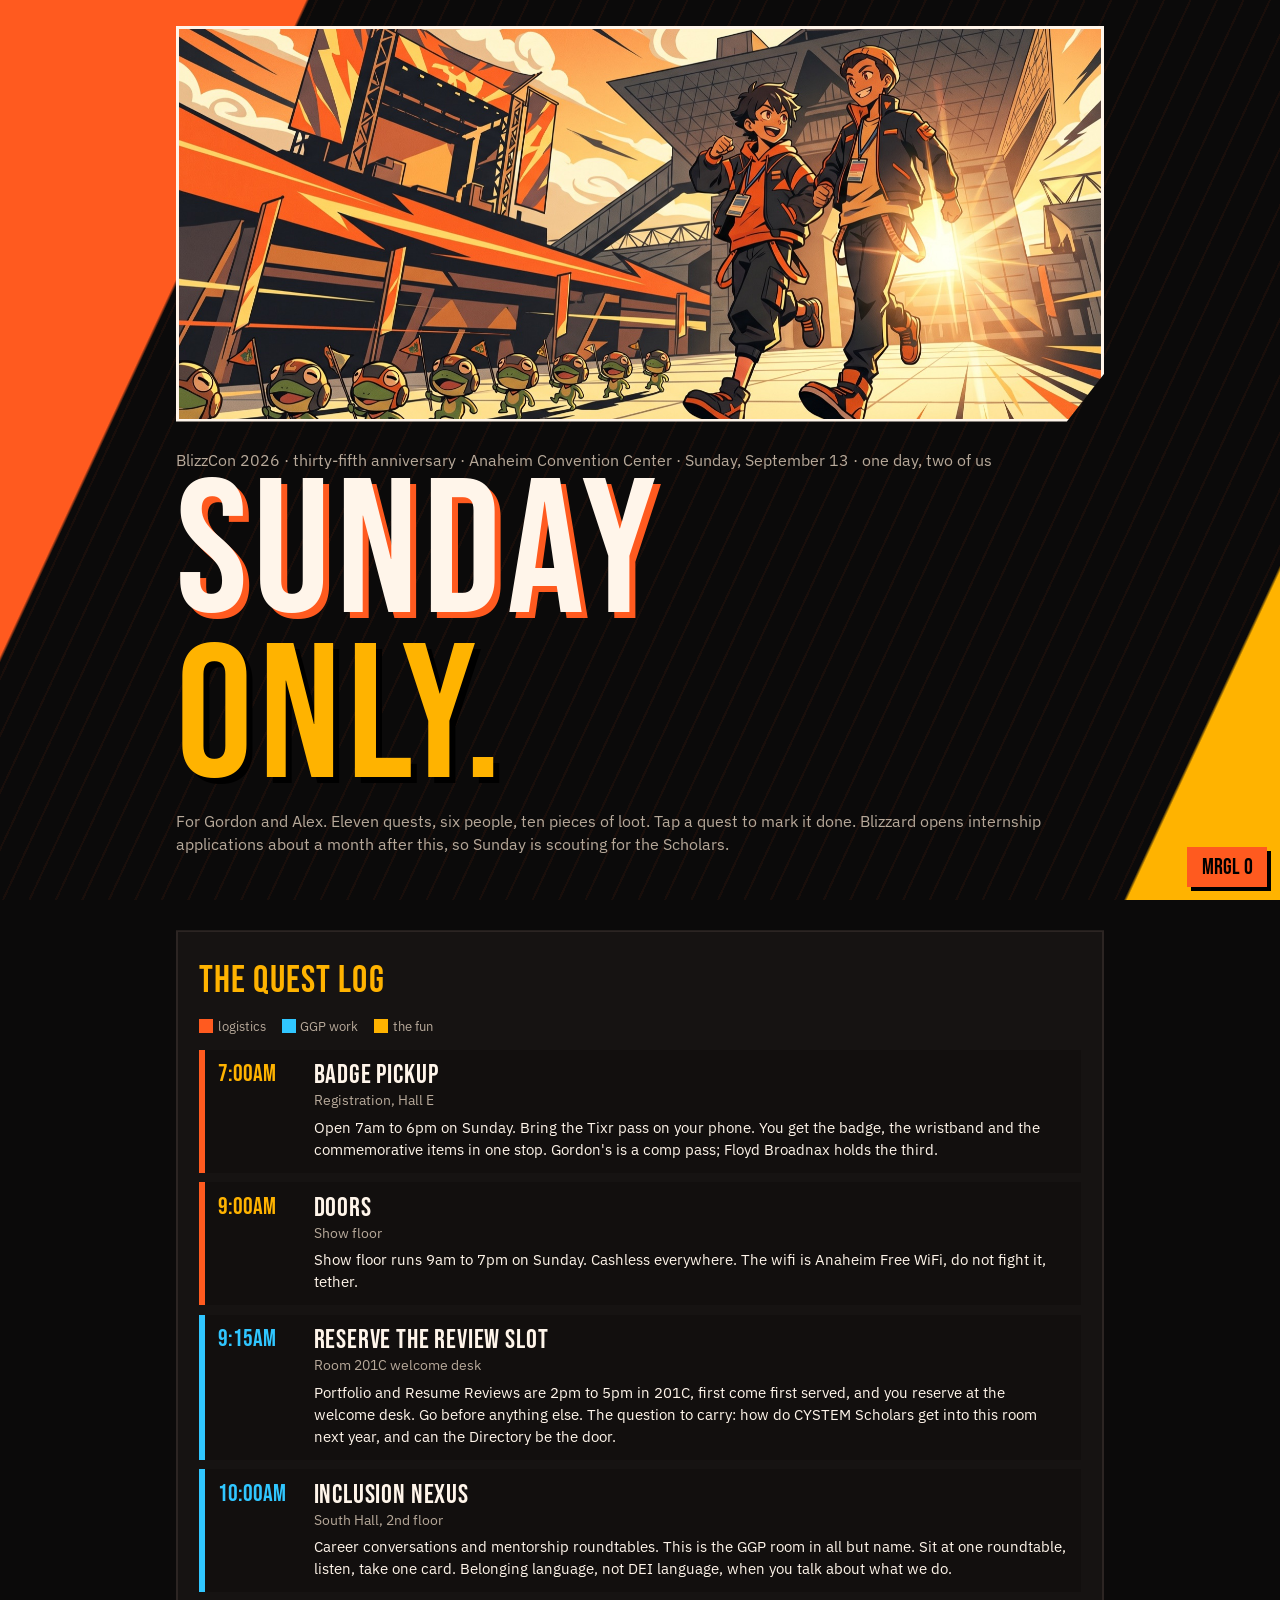
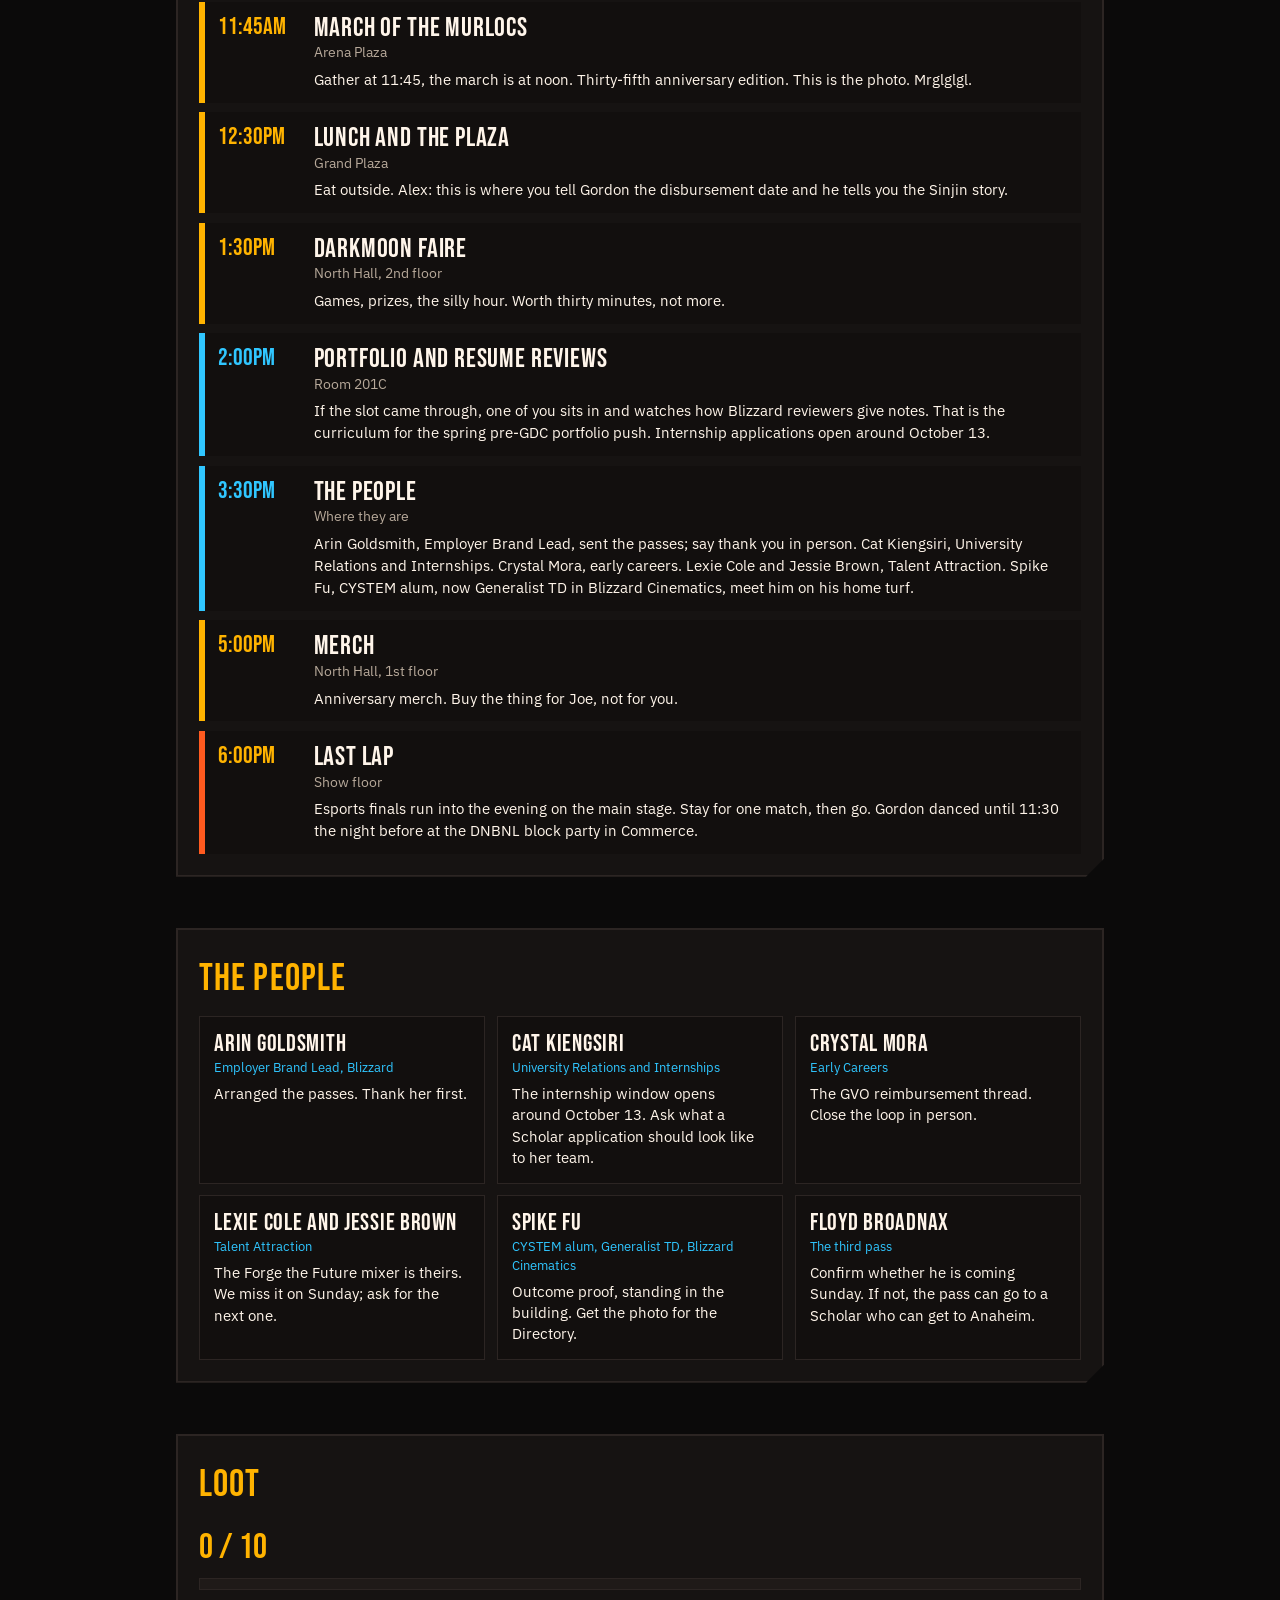
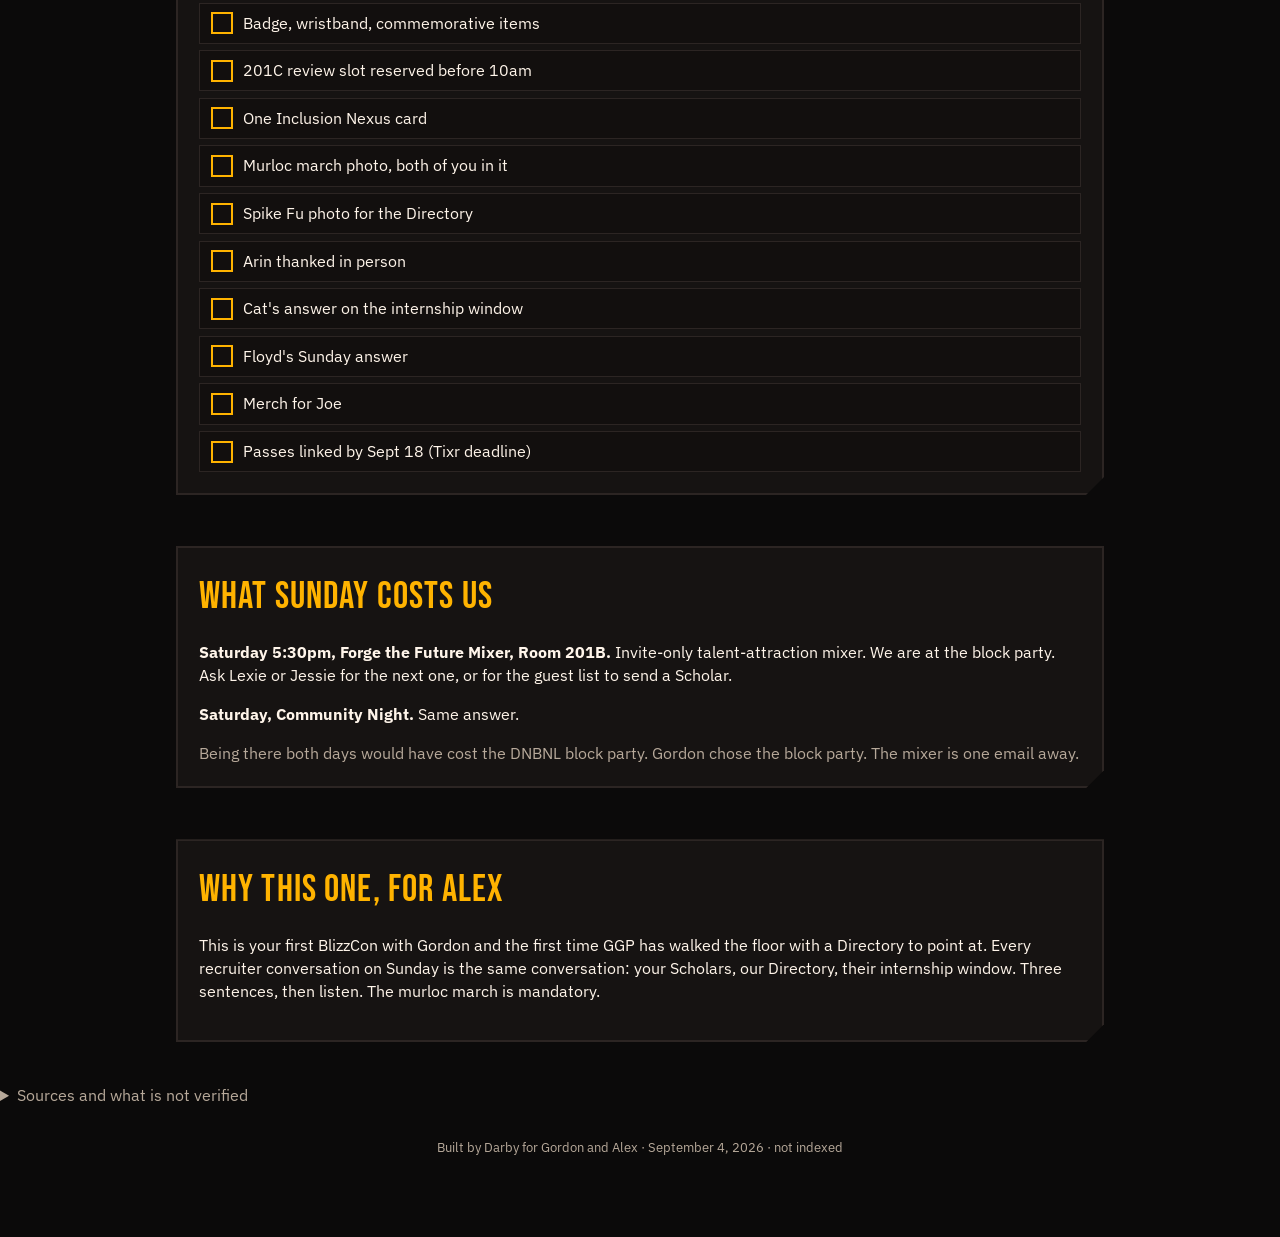
==== index.html @ 0fb5d4db "blizzcon-sunday: first publish Co-Authored-By: Claude Fable 5.1 <noreply@anthropic.com> Claude-Sessi" ====
<!doctype html>
<html lang="en">
<head>
<meta charset="utf-8">
<meta name="viewport" content="width=device-width,initial-scale=1,viewport-fit=cover">
<meta name="robots" content="noindex, nofollow, noarchive, noimageindex">
<meta name="color-scheme" content="dark">
<title>BlizzCon Sunday</title>
<link rel="preconnect" href="https://fonts.googleapis.com">
<link href="https://fonts.googleapis.com/css2?family=Bebas+Neue&family=IBM+Plex+Sans:wght@400;600;700&display=swap" rel="stylesheet">
<style>
:root{--bg:#0b0a0a;--ink:#fff5ea;--dim:#b7a99a;--hot:#ff5a1f;--hot2:#ffb300;--cool:#30c6ff;--card:#161312;--line:#2c2523}
*{box-sizing:border-box}html{scroll-behavior:smooth}
body{margin:0;background:var(--bg);color:var(--ink);font-family:"IBM Plex Sans",system-ui,sans-serif;line-height:1.45;overflow-x:hidden}
h1,h2,h3,.big{font-family:"Bebas Neue",Impact,sans-serif;font-weight:400;letter-spacing:.03em}
a{color:var(--cool)}
.cut{position:fixed;inset:0;z-index:0;background:
 linear-gradient(115deg,var(--hot) 0 18%,transparent 18.2%),
 linear-gradient(295deg,var(--hot2) 0 9%,transparent 9.2%),
 repeating-linear-gradient(115deg,transparent 0 22px,rgba(255,90,31,.06) 22px 24px);
 pointer-events:none}
main{position:relative;z-index:1}
section{max-width:960px;margin:0 auto;padding:1.6rem 1rem}
.hero{min-height:92vh;display:flex;flex-direction:column;justify-content:flex-end;padding-bottom:3rem}
.hero h1{font-size:clamp(4rem,16vw,12rem);line-height:.86;margin:0;text-shadow:6px 6px 0 var(--hot)}
.hero h1 span{display:block;color:var(--hot2);text-shadow:6px 6px 0 #000}
.kick{color:var(--dim);margin:.5rem 0 0;font-size:1rem}
.hero img{width:100%;max-height:44vh;object-fit:cover;border:3px solid var(--ink);box-shadow:12px 12px 0 var(--hot);margin-bottom:1.2rem;clip-path:polygon(0 0,100% 0,100% 88%,96% 100%,0 100%)}
.panel{background:var(--card);border:2px solid var(--line);padding:1.3rem;clip-path:polygon(0 0,100% 0,100% calc(100% - 18px),calc(100% - 18px) 100%,0 100%)}
.panel h2{font-size:2.4rem;margin:0 0 .6rem;color:var(--hot2)}
.tl{position:relative;display:grid;gap:.6rem}
.q{display:grid;grid-template-columns:5.2rem 1fr;gap:.8rem;padding:.8rem;border-left:6px solid var(--hot);background:#120f0e;cursor:pointer;transition:transform .12s}
.q:hover{transform:translateX(4px)}
.q.ggp{border-color:var(--cool)}.q.fun{border-color:var(--hot2)}
.q .t{font-family:"Bebas Neue";font-size:1.5rem;line-height:1;color:var(--hot2)}
.q.ggp .t{color:var(--cool)}
.q h3{margin:0;font-size:1.7rem;line-height:1}
.q .w{color:var(--dim);font-size:.85rem;margin:.1rem 0 .3rem}
.q p{margin:0;font-size:.95rem}
.q.done{opacity:.45;text-decoration:line-through}
.legend{display:flex;gap:1rem;flex-wrap:wrap;font-size:.8rem;color:var(--dim);margin:.4rem 0 .8rem}
.legend i{display:inline-block;width:14px;height:14px;vertical-align:-2px;margin-right:.3rem}
.grid{display:grid;grid-template-columns:repeat(auto-fit,minmax(240px,1fr));gap:.7rem}
.card{background:#120f0e;border:1px solid var(--line);padding:.9rem}
.card h3{margin:0;font-size:1.5rem;line-height:1.05}
.card .w{color:var(--cool);font-size:.8rem;margin:.15rem 0 .35rem}
.card p{margin:0;font-size:.92rem}
.loot{list-style:none;padding:0;margin:0;display:grid;gap:.4rem}
.loot li{display:flex;gap:.6rem;align-items:center;padding:.5rem .7rem;background:#120f0e;border:1px solid var(--line);cursor:pointer}
.loot li::before{content:"";width:18px;height:18px;border:2px solid var(--hot2);flex:none}
.loot li.on{color:var(--dim)}
.loot li.on::before{background:var(--hot2);box-shadow:inset 0 0 0 3px #120f0e}
.xp{font-family:"Bebas Neue";font-size:2.2rem;color:var(--hot2)}
.bar{height:12px;background:#1f1a18;border:1px solid var(--line);margin:.3rem 0 .8rem}
.bar i{display:block;height:100%;background:linear-gradient(90deg,var(--hot),var(--hot2));width:0;transition:width .3s}
.mur{position:fixed;right:.8rem;bottom:.8rem;z-index:3;background:var(--hot);color:#000;border:0;font-family:"Bebas Neue";font-size:1.4rem;padding:.4rem .9rem;cursor:pointer;box-shadow:4px 4px 0 #000}
.mur.big{transform:scale(1.15)}
details{margin-top:1rem}summary{cursor:pointer;color:var(--dim)}
footer{color:var(--dim);font-size:.8rem;text-align:center;padding:2rem 1rem 5rem}
@media (max-width:600px){.q{grid-template-columns:1fr}.hero h1{text-shadow:4px 4px 0 var(--hot)}}
</style>
</head>
<body>
<div class="cut"></div>
<main>
<section class="hero">
  <img src="assets/hero.jpg" alt="Two friends walk into a convention hall while murlocs march across the plaza" onerror="this.style.display='none'">
  <p class="kick">BlizzCon 2026 · thirty-fifth anniversary · Anaheim Convention Center · Sunday, September 13 · one day, two of us</p>
  <h1>Sunday<span>only.</span></h1>
  <p class="kick">For Gordon and Alex. Eleven quests, six people, ten pieces of loot. Tap a quest to mark it done. Blizzard opens internship applications about a month after this, so Sunday is scouting for the Scholars.</p>
</section>

<section><div class="panel">
  <h2>The quest log</h2>
  <div class="legend"><span><i style="background:var(--hot)"></i>logistics</span><span><i style="background:var(--cool)"></i>GGP work</span><span><i style="background:var(--hot2)"></i>the fun</span></div>
  <div class="tl" id="tl"><div class="q main" data-i="0"><div class="t">7:00am</div><div><h3>Badge pickup</h3><div class="w">Registration, Hall E</div><p>Open 7am to 6pm on Sunday. Bring the Tixr pass on your phone. You get the badge, the wristband and the commemorative items in one stop. Gordon&#x27;s is a comp pass; Floyd Broadnax holds the third.</p></div></div><div class="q main" data-i="1"><div class="t">9:00am</div><div><h3>Doors</h3><div class="w">Show floor</div><p>Show floor runs 9am to 7pm on Sunday. Cashless everywhere. The wifi is Anaheim Free WiFi, do not fight it, tether.</p></div></div><div class="q ggp" data-i="2"><div class="t">9:15am</div><div><h3>Reserve the review slot</h3><div class="w">Room 201C welcome desk</div><p>Portfolio and Resume Reviews are 2pm to 5pm in 201C, first come first served, and you reserve at the welcome desk. Go before anything else. The question to carry: how do CYSTEM Scholars get into this room next year, and can the Directory be the door.</p></div></div><div class="q ggp" data-i="3"><div class="t">10:00am</div><div><h3>Inclusion Nexus</h3><div class="w">South Hall, 2nd floor</div><p>Career conversations and mentorship roundtables. This is the GGP room in all but name. Sit at one roundtable, listen, take one card. Belonging language, not DEI language, when you talk about what we do.</p></div></div><div class="q fun" data-i="4"><div class="t">11:45am</div><div><h3>March of the Murlocs</h3><div class="w">Arena Plaza</div><p>Gather at 11:45, the march is at noon. Thirty-fifth anniversary edition. This is the photo. Mrglglgl.</p></div></div><div class="q fun" data-i="5"><div class="t">12:30pm</div><div><h3>Lunch and the plaza</h3><div class="w">Grand Plaza</div><p>Eat outside. Alex: this is where you tell Gordon the disbursement date and he tells you the Sinjin story.</p></div></div><div class="q fun" data-i="6"><div class="t">1:30pm</div><div><h3>Darkmoon Faire</h3><div class="w">North Hall, 2nd floor</div><p>Games, prizes, the silly hour. Worth thirty minutes, not more.</p></div></div><div class="q ggp" data-i="7"><div class="t">2:00pm</div><div><h3>Portfolio and Resume Reviews</h3><div class="w">Room 201C</div><p>If the slot came through, one of you sits in and watches how Blizzard reviewers give notes. That is the curriculum for the spring pre-GDC portfolio push. Internship applications open around October 13.</p></div></div><div class="q ggp" data-i="8"><div class="t">3:30pm</div><div><h3>The people</h3><div class="w">Where they are</div><p>Arin Goldsmith, Employer Brand Lead, sent the passes; say thank you in person. Cat Kiengsiri, University Relations and Internships. Crystal Mora, early careers. Lexie Cole and Jessie Brown, Talent Attraction. Spike Fu, CYSTEM alum, now Generalist TD in Blizzard Cinematics, meet him on his home turf.</p></div></div><div class="q fun" data-i="9"><div class="t">5:00pm</div><div><h3>Merch</h3><div class="w">North Hall, 1st floor</div><p>Anniversary merch. Buy the thing for Joe, not for you.</p></div></div><div class="q main" data-i="10"><div class="t">6:00pm</div><div><h3>Last lap</h3><div class="w">Show floor</div><p>Esports finals run into the evening on the main stage. Stay for one match, then go. Gordon danced until 11:30 the night before at the DNBNL block party in Commerce.</p></div></div></div>
</div></section>

<section><div class="panel">
  <h2>The people</h2>
  <div class="grid"><div class="card"><h3>Arin Goldsmith</h3><div class="w">Employer Brand Lead, Blizzard</div><p>Arranged the passes. Thank her first.</p></div><div class="card"><h3>Cat Kiengsiri</h3><div class="w">University Relations and Internships</div><p>The internship window opens around October 13. Ask what a Scholar application should look like to her team.</p></div><div class="card"><h3>Crystal Mora</h3><div class="w">Early Careers</div><p>The GVO reimbursement thread. Close the loop in person.</p></div><div class="card"><h3>Lexie Cole and Jessie Brown</h3><div class="w">Talent Attraction</div><p>The Forge the Future mixer is theirs. We miss it on Sunday; ask for the next one.</p></div><div class="card"><h3>Spike Fu</h3><div class="w">CYSTEM alum, Generalist TD, Blizzard Cinematics</div><p>Outcome proof, standing in the building. Get the photo for the Directory.</p></div><div class="card"><h3>Floyd Broadnax</h3><div class="w">The third pass</div><p>Confirm whether he is coming Sunday. If not, the pass can go to a Scholar who can get to Anaheim.</p></div></div>
</div></section>

<section><div class="panel">
  <h2>Loot</h2>
  <div class="xp" id="xp">0 / 10</div><div class="bar"><i id="bar"></i></div>
  <ul class="loot" id="loot"><li>Badge, wristband, commemorative items</li><li>201C review slot reserved before 10am</li><li>One Inclusion Nexus card</li><li>Murloc march photo, both of you in it</li><li>Spike Fu photo for the Directory</li><li>Arin thanked in person</li><li>Cat&#x27;s answer on the internship window</li><li>Floyd&#x27;s Sunday answer</li><li>Merch for Joe</li><li>Passes linked by Sept 18 (Tixr deadline)</li></ul>
</div></section>

<section><div class="panel">
  <h2>What Sunday costs us</h2>
  <p><b>Saturday 5:30pm, Forge the Future Mixer, Room 201B.</b> Invite-only talent-attraction mixer. We are at the block party. Ask Lexie or Jessie for the next one, or for the guest list to send a Scholar.</p><p><b>Saturday, Community Night.</b> Same answer.</p>
  <p class="kick">Being there both days would have cost the DNBNL block party. Gordon chose the block party. The mixer is one email away.</p>
</div></section>

<section><div class="panel">
  <h2>Why this one, for Alex</h2>
  <p>This is your first BlizzCon with Gordon and the first time GGP has walked the floor with a Directory to point at. Every recruiter conversation on Sunday is the same conversation: your Scholars, our Directory, their internship window. Three sentences, then listen. The murloc march is mandatory.</p>
</div></section>

<details><summary>Sources and what is not verified</summary>
<section><div class="panel">
<ul>
<li>Sunday hours, registration in Hall E, Portfolio and Resume Reviews in 201C from 2 to 5, Inclusion Nexus on the South Hall second floor, March of the Murlocs at 11:45, Darkmoon Faire, merch, cashless, wifi, and the September 18 pass-linking deadline: BlizzCon attendee emails in Gordon's Gmail, August and September 2026.</li>
<li>Pass: Tixr order for a comp pass; Floyd Broadnax named on the third pass in the same thread.</li>
<li>People: Gordon's email threads with Blizzard talent and university relations, 2026. Titles are as they signed their emails; verify on the badge.</li>
<li>Spike Fu's role: his own LinkedIn as read for the Scholars outcomes file.</li>
<li>Internship window "about October 13": from the Directory research notes, not from Blizzard directly.</li>
<li>Not verified: room numbers can move, the Sunday esports schedule, whether the Inclusion Nexus roundtables run all day.</li>
</ul>
</div></section>
</details>
<footer>Built by Darby for Gordon and Alex · September 4, 2026 · not indexed</footer>
</main>
<button class="mur" id="mur" aria-label="murloc">Mrgl 0</button>
<script>
const ls=(k,d)=>{try{return JSON.parse(localStorage.getItem(k))??d}catch(e){return d}};
const ss=(k,v)=>{try{localStorage.setItem(k,JSON.stringify(v))}catch(e){}};
let done=ls('bz.done',[]);document.querySelectorAll('.q').forEach(q=>{q.classList.toggle('done',done.includes(q.dataset.i));q.onclick=()=>{q.classList.toggle('done');done=[...document.querySelectorAll('.q.done')].map(x=>x.dataset.i);ss('bz.done',done);};});
let loot=ls('bz.loot',[]);const li=[...document.querySelectorAll('#loot li')];
function xp(){const n=li.filter(x=>x.classList.contains('on')).length;document.getElementById('xp').textContent=n+' / '+li.length;document.getElementById('bar').style.width=(100*n/li.length)+'%';}
li.forEach((l,i)=>{l.classList.toggle('on',loot.includes(i));l.onclick=()=>{l.classList.toggle('on');loot=li.map((x,j)=>x.classList.contains('on')?j:-1).filter(j=>j>=0);ss('bz.loot',loot);xp();};});xp();
let m=ls('bz.mur',0);const B=document.getElementById('mur');B.textContent='Mrgl '+m;B.onclick=()=>{m++;ss('bz.mur',m);B.textContent=(m%7==0?'MRGLGLGL ':'Mrgl ')+m;B.classList.add('big');setTimeout(()=>B.classList.remove('big'),120);};
</script>
</body>
</html>
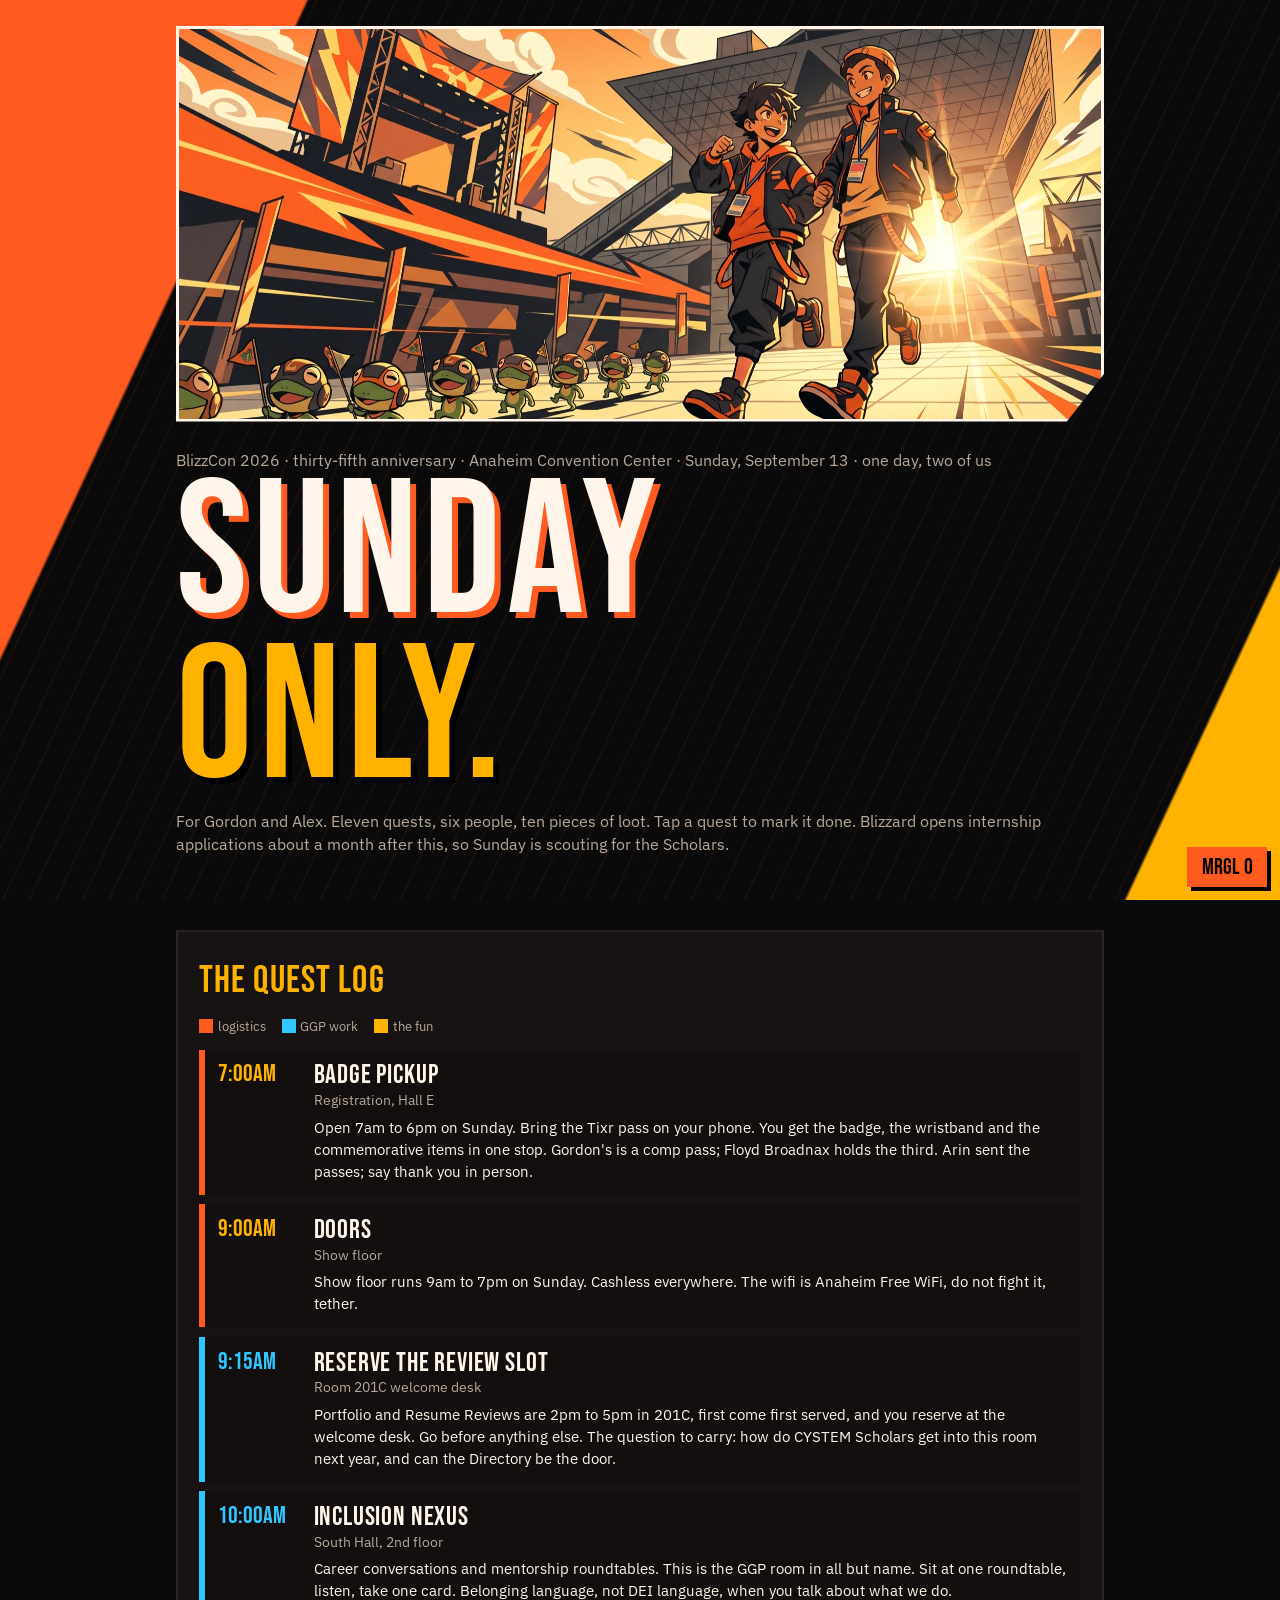
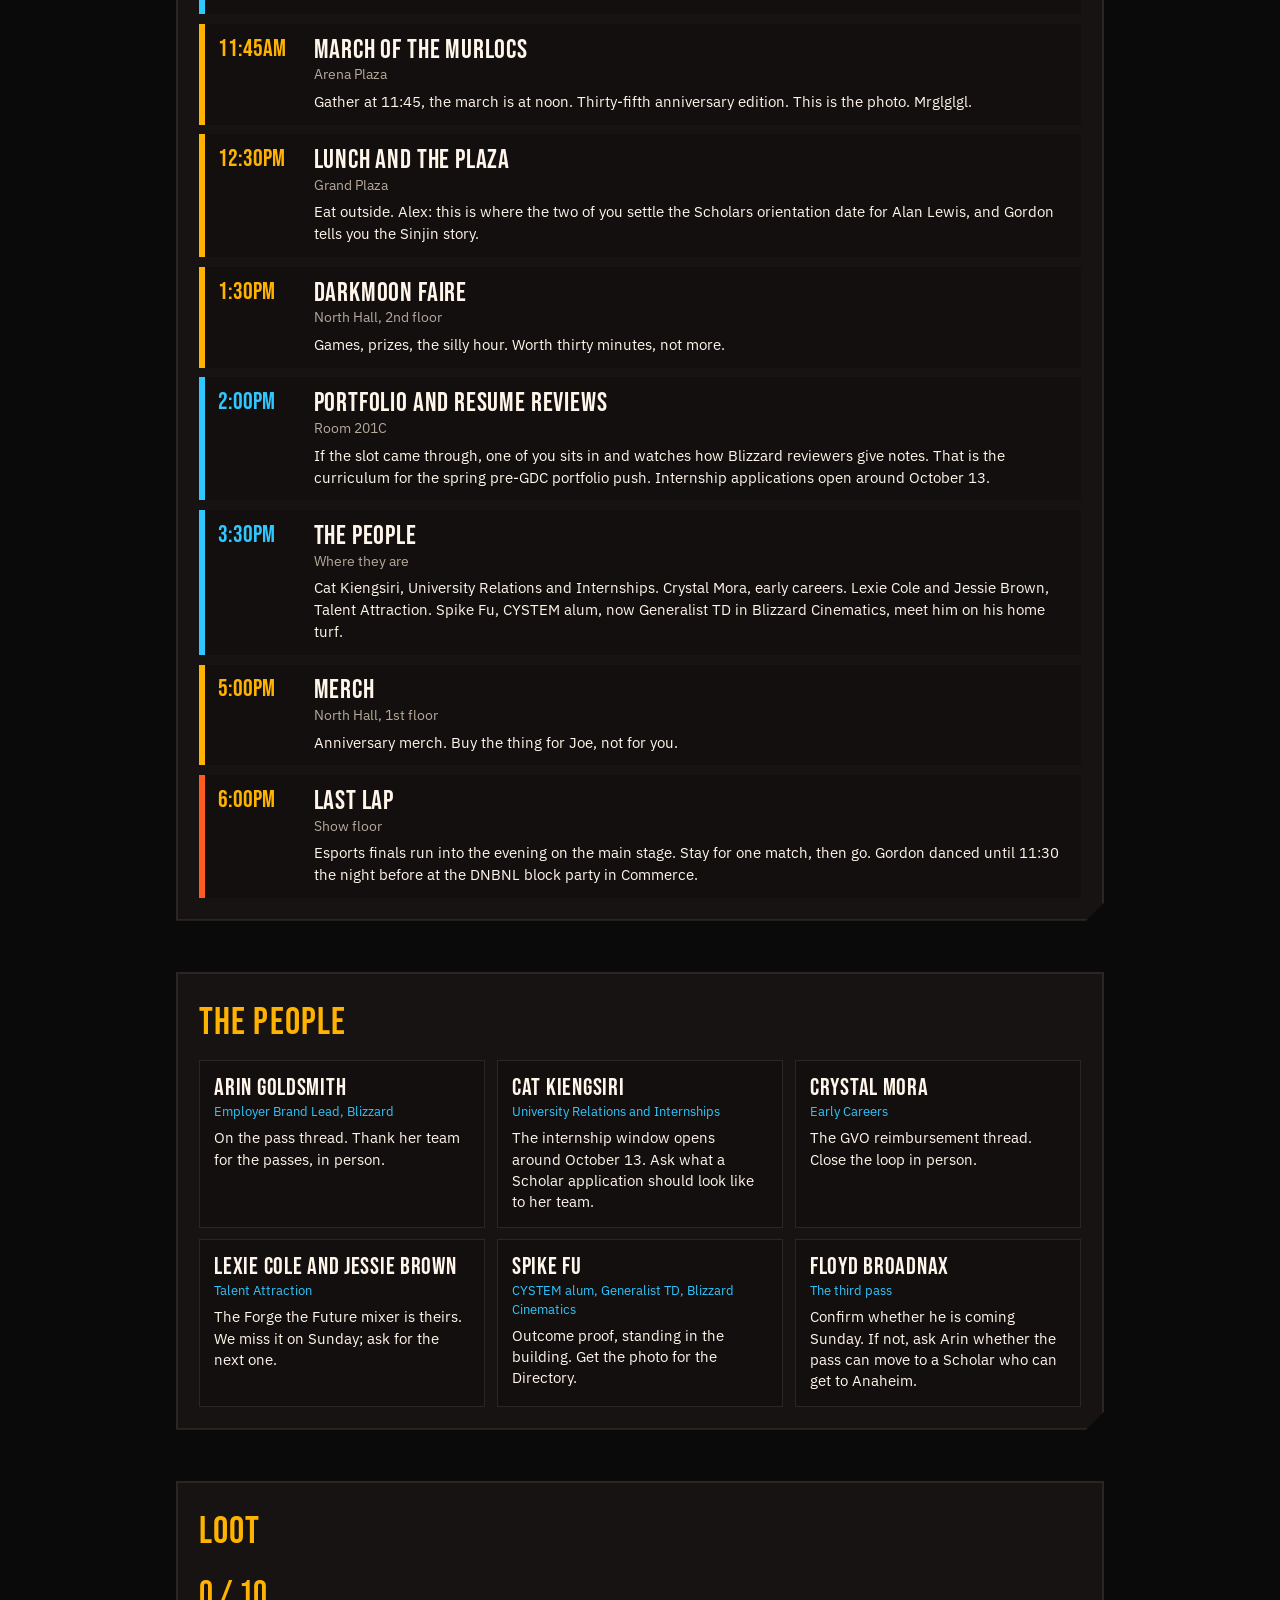
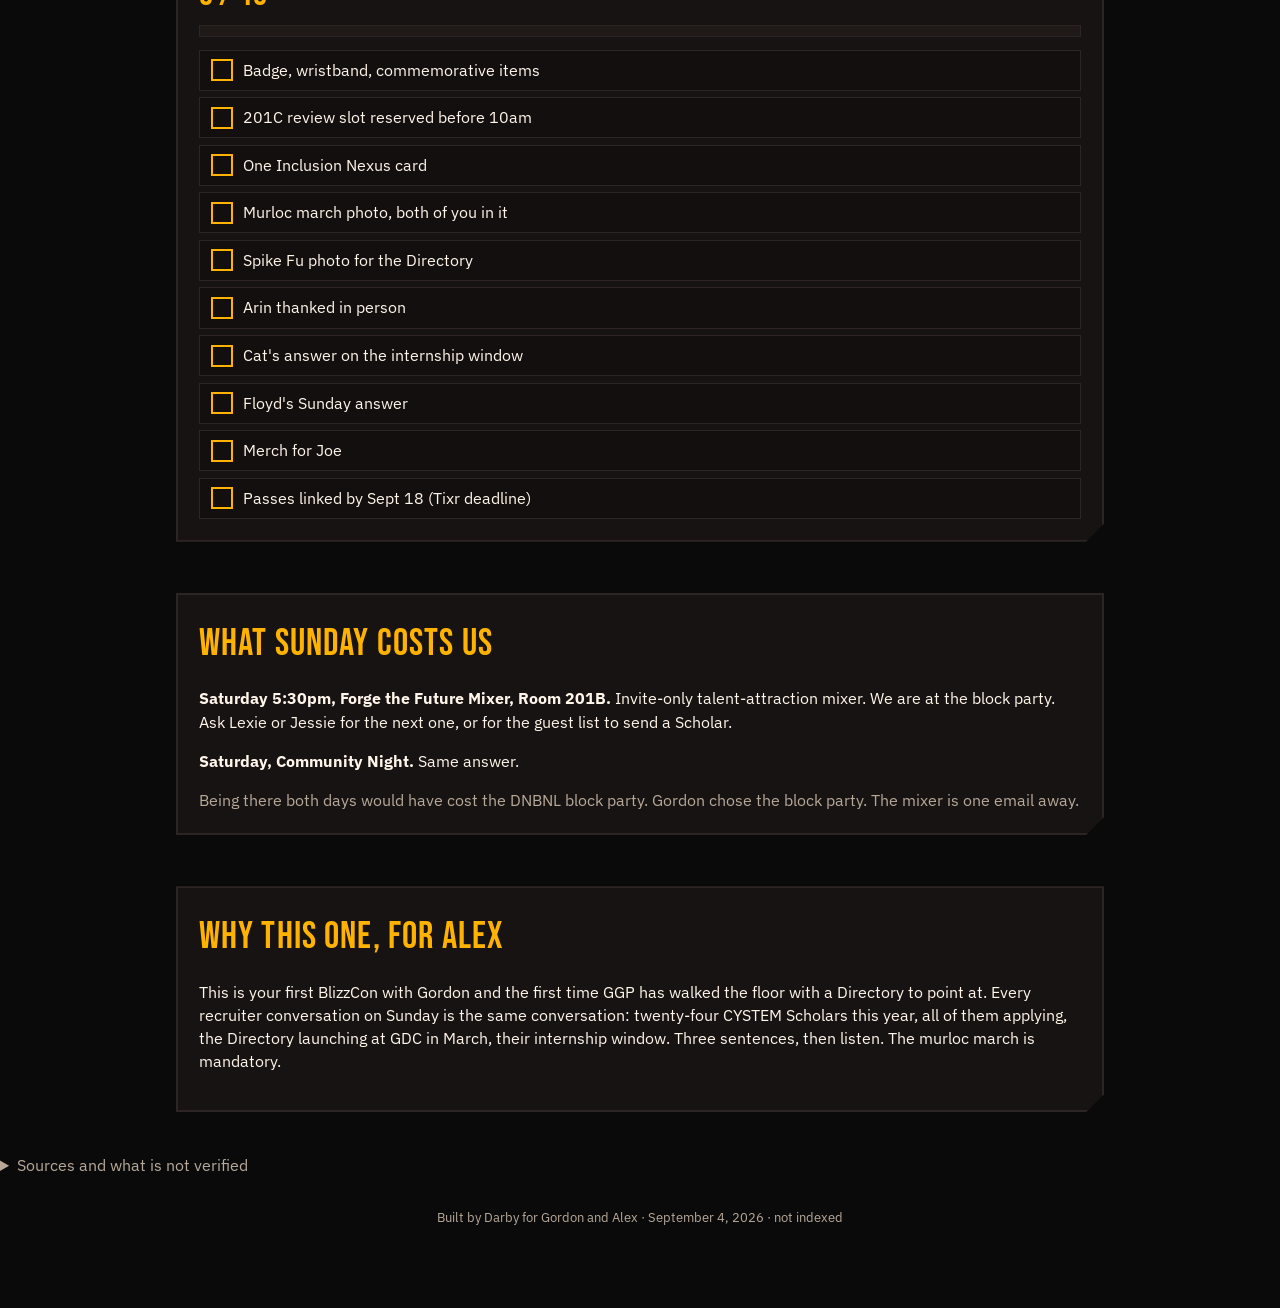
==== commit 2b1e9c9e: "blizzcon-sunday: audience critique fixes Co-Authored-By: Claude Fable 5.1 <noreply@anthropic.com> Cl" ====
--- a/index.html
+++ b/index.html
@@ -73,12 +73,12 @@
 <section><div class="panel">
   <h2>The quest log</h2>
   <div class="legend"><span><i style="background:var(--hot)"></i>logistics</span><span><i style="background:var(--cool)"></i>GGP work</span><span><i style="background:var(--hot2)"></i>the fun</span></div>
-  <div class="tl" id="tl"><div class="q main" data-i="0"><div class="t">7:00am</div><div><h3>Badge pickup</h3><div class="w">Registration, Hall E</div><p>Open 7am to 6pm on Sunday. Bring the Tixr pass on your phone. You get the badge, the wristband and the commemorative items in one stop. Gordon&#x27;s is a comp pass; Floyd Broadnax holds the third.</p></div></div><div class="q main" data-i="1"><div class="t">9:00am</div><div><h3>Doors</h3><div class="w">Show floor</div><p>Show floor runs 9am to 7pm on Sunday. Cashless everywhere. The wifi is Anaheim Free WiFi, do not fight it, tether.</p></div></div><div class="q ggp" data-i="2"><div class="t">9:15am</div><div><h3>Reserve the review slot</h3><div class="w">Room 201C welcome desk</div><p>Portfolio and Resume Reviews are 2pm to 5pm in 201C, first come first served, and you reserve at the welcome desk. Go before anything else. The question to carry: how do CYSTEM Scholars get into this room next year, and can the Directory be the door.</p></div></div><div class="q ggp" data-i="3"><div class="t">10:00am</div><div><h3>Inclusion Nexus</h3><div class="w">South Hall, 2nd floor</div><p>Career conversations and mentorship roundtables. This is the GGP room in all but name. Sit at one roundtable, listen, take one card. Belonging language, not DEI language, when you talk about what we do.</p></div></div><div class="q fun" data-i="4"><div class="t">11:45am</div><div><h3>March of the Murlocs</h3><div class="w">Arena Plaza</div><p>Gather at 11:45, the march is at noon. Thirty-fifth anniversary edition. This is the photo. Mrglglgl.</p></div></div><div class="q fun" data-i="5"><div class="t">12:30pm</div><div><h3>Lunch and the plaza</h3><div class="w">Grand Plaza</div><p>Eat outside. Alex: this is where you tell Gordon the disbursement date and he tells you the Sinjin story.</p></div></div><div class="q fun" data-i="6"><div class="t">1:30pm</div><div><h3>Darkmoon Faire</h3><div class="w">North Hall, 2nd floor</div><p>Games, prizes, the silly hour. Worth thirty minutes, not more.</p></div></div><div class="q ggp" data-i="7"><div class="t">2:00pm</div><div><h3>Portfolio and Resume Reviews</h3><div class="w">Room 201C</div><p>If the slot came through, one of you sits in and watches how Blizzard reviewers give notes. That is the curriculum for the spring pre-GDC portfolio push. Internship applications open around October 13.</p></div></div><div class="q ggp" data-i="8"><div class="t">3:30pm</div><div><h3>The people</h3><div class="w">Where they are</div><p>Arin Goldsmith, Employer Brand Lead, sent the passes; say thank you in person. Cat Kiengsiri, University Relations and Internships. Crystal Mora, early careers. Lexie Cole and Jessie Brown, Talent Attraction. Spike Fu, CYSTEM alum, now Generalist TD in Blizzard Cinematics, meet him on his home turf.</p></div></div><div class="q fun" data-i="9"><div class="t">5:00pm</div><div><h3>Merch</h3><div class="w">North Hall, 1st floor</div><p>Anniversary merch. Buy the thing for Joe, not for you.</p></div></div><div class="q main" data-i="10"><div class="t">6:00pm</div><div><h3>Last lap</h3><div class="w">Show floor</div><p>Esports finals run into the evening on the main stage. Stay for one match, then go. Gordon danced until 11:30 the night before at the DNBNL block party in Commerce.</p></div></div></div>
+  <div class="tl" id="tl"><div class="q main" data-i="0"><div class="t">7:00am</div><div><h3>Badge pickup</h3><div class="w">Registration, Hall E</div><p>Open 7am to 6pm on Sunday. Bring the Tixr pass on your phone. You get the badge, the wristband and the commemorative items in one stop. Gordon&#x27;s is a comp pass; Floyd Broadnax holds the third. Arin sent the passes; say thank you in person.</p></div></div><div class="q main" data-i="1"><div class="t">9:00am</div><div><h3>Doors</h3><div class="w">Show floor</div><p>Show floor runs 9am to 7pm on Sunday. Cashless everywhere. The wifi is Anaheim Free WiFi, do not fight it, tether.</p></div></div><div class="q ggp" data-i="2"><div class="t">9:15am</div><div><h3>Reserve the review slot</h3><div class="w">Room 201C welcome desk</div><p>Portfolio and Resume Reviews are 2pm to 5pm in 201C, first come first served, and you reserve at the welcome desk. Go before anything else. The question to carry: how do CYSTEM Scholars get into this room next year, and can the Directory be the door.</p></div></div><div class="q ggp" data-i="3"><div class="t">10:00am</div><div><h3>Inclusion Nexus</h3><div class="w">South Hall, 2nd floor</div><p>Career conversations and mentorship roundtables. This is the GGP room in all but name. Sit at one roundtable, listen, take one card. Belonging language, not DEI language, when you talk about what we do.</p></div></div><div class="q fun" data-i="4"><div class="t">11:45am</div><div><h3>March of the Murlocs</h3><div class="w">Arena Plaza</div><p>Gather at 11:45, the march is at noon. Thirty-fifth anniversary edition. This is the photo. Mrglglgl.</p></div></div><div class="q fun" data-i="5"><div class="t">12:30pm</div><div><h3>Lunch and the plaza</h3><div class="w">Grand Plaza</div><p>Eat outside. Alex: this is where the two of you settle the Scholars orientation date for Alan Lewis, and Gordon tells you the Sinjin story.</p></div></div><div class="q fun" data-i="6"><div class="t">1:30pm</div><div><h3>Darkmoon Faire</h3><div class="w">North Hall, 2nd floor</div><p>Games, prizes, the silly hour. Worth thirty minutes, not more.</p></div></div><div class="q ggp" data-i="7"><div class="t">2:00pm</div><div><h3>Portfolio and Resume Reviews</h3><div class="w">Room 201C</div><p>If the slot came through, one of you sits in and watches how Blizzard reviewers give notes. That is the curriculum for the spring pre-GDC portfolio push. Internship applications open around October 13.</p></div></div><div class="q ggp" data-i="8"><div class="t">3:30pm</div><div><h3>The people</h3><div class="w">Where they are</div><p>Cat Kiengsiri, University Relations and Internships. Crystal Mora, early careers. Lexie Cole and Jessie Brown, Talent Attraction. Spike Fu, CYSTEM alum, now Generalist TD in Blizzard Cinematics, meet him on his home turf.</p></div></div><div class="q fun" data-i="9"><div class="t">5:00pm</div><div><h3>Merch</h3><div class="w">North Hall, 1st floor</div><p>Anniversary merch. Buy the thing for Joe, not for you.</p></div></div><div class="q main" data-i="10"><div class="t">6:00pm</div><div><h3>Last lap</h3><div class="w">Show floor</div><p>Esports finals run into the evening on the main stage. Stay for one match, then go. Gordon danced until 11:30 the night before at the DNBNL block party in Commerce.</p></div></div></div>
 </div></section>
 
 <section><div class="panel">
   <h2>The people</h2>
-  <div class="grid"><div class="card"><h3>Arin Goldsmith</h3><div class="w">Employer Brand Lead, Blizzard</div><p>Arranged the passes. Thank her first.</p></div><div class="card"><h3>Cat Kiengsiri</h3><div class="w">University Relations and Internships</div><p>The internship window opens around October 13. Ask what a Scholar application should look like to her team.</p></div><div class="card"><h3>Crystal Mora</h3><div class="w">Early Careers</div><p>The GVO reimbursement thread. Close the loop in person.</p></div><div class="card"><h3>Lexie Cole and Jessie Brown</h3><div class="w">Talent Attraction</div><p>The Forge the Future mixer is theirs. We miss it on Sunday; ask for the next one.</p></div><div class="card"><h3>Spike Fu</h3><div class="w">CYSTEM alum, Generalist TD, Blizzard Cinematics</div><p>Outcome proof, standing in the building. Get the photo for the Directory.</p></div><div class="card"><h3>Floyd Broadnax</h3><div class="w">The third pass</div><p>Confirm whether he is coming Sunday. If not, the pass can go to a Scholar who can get to Anaheim.</p></div></div>
+  <div class="grid"><div class="card"><h3>Arin Goldsmith</h3><div class="w">Employer Brand Lead, Blizzard</div><p>On the pass thread. Thank her team for the passes, in person.</p></div><div class="card"><h3>Cat Kiengsiri</h3><div class="w">University Relations and Internships</div><p>The internship window opens around October 13. Ask what a Scholar application should look like to her team.</p></div><div class="card"><h3>Crystal Mora</h3><div class="w">Early Careers</div><p>The GVO reimbursement thread. Close the loop in person.</p></div><div class="card"><h3>Lexie Cole and Jessie Brown</h3><div class="w">Talent Attraction</div><p>The Forge the Future mixer is theirs. We miss it on Sunday; ask for the next one.</p></div><div class="card"><h3>Spike Fu</h3><div class="w">CYSTEM alum, Generalist TD, Blizzard Cinematics</div><p>Outcome proof, standing in the building. Get the photo for the Directory.</p></div><div class="card"><h3>Floyd Broadnax</h3><div class="w">The third pass</div><p>Confirm whether he is coming Sunday. If not, ask Arin whether the pass can move to a Scholar who can get to Anaheim.</p></div></div>
 </div></section>
 
 <section><div class="panel">
@@ -95,7 +95,7 @@
 
 <section><div class="panel">
   <h2>Why this one, for Alex</h2>
-  <p>This is your first BlizzCon with Gordon and the first time GGP has walked the floor with a Directory to point at. Every recruiter conversation on Sunday is the same conversation: your Scholars, our Directory, their internship window. Three sentences, then listen. The murloc march is mandatory.</p>
+  <p>This is your first BlizzCon with Gordon and the first time GGP has walked the floor with a Directory to point at. Every recruiter conversation on Sunday is the same conversation: twenty-four CYSTEM Scholars this year, all of them applying, the Directory launching at GDC in March, their internship window. Three sentences, then listen. The murloc march is mandatory.</p>
 </div></section>
 
 <details><summary>Sources and what is not verified</summary>
@@ -106,7 +106,7 @@
 <li>People: Gordon's email threads with Blizzard talent and university relations, 2026. Titles are as they signed their emails; verify on the badge.</li>
 <li>Spike Fu's role: his own LinkedIn as read for the Scholars outcomes file.</li>
 <li>Internship window "about October 13": from the Directory research notes, not from Blizzard directly.</li>
-<li>Not verified: room numbers can move, the Sunday esports schedule, whether the Inclusion Nexus roundtables run all day.</li>
+<li>Not verified: room numbers can move, the Sunday esports schedule, whether the Inclusion Nexus roundtables run all day, parking and the drive from Los Angeles.</li>
 </ul>
 </div></section>
 </details>
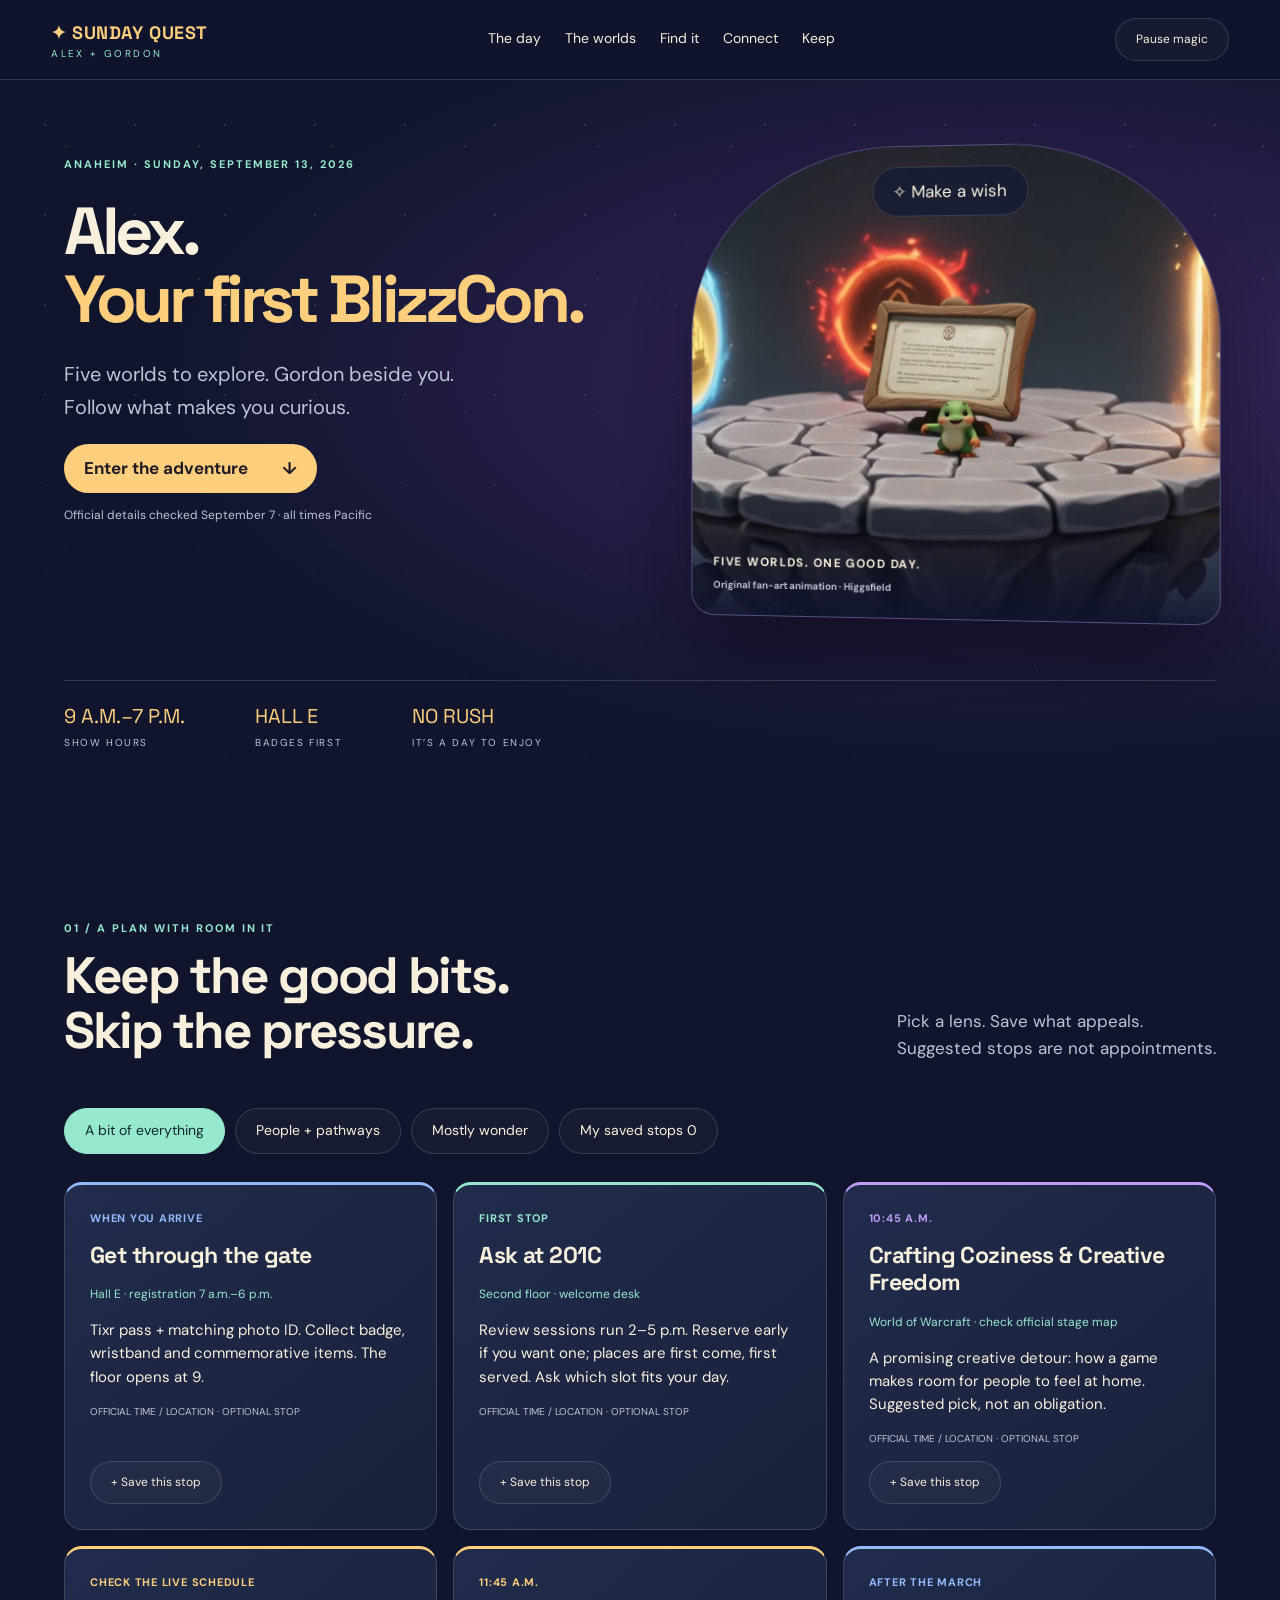
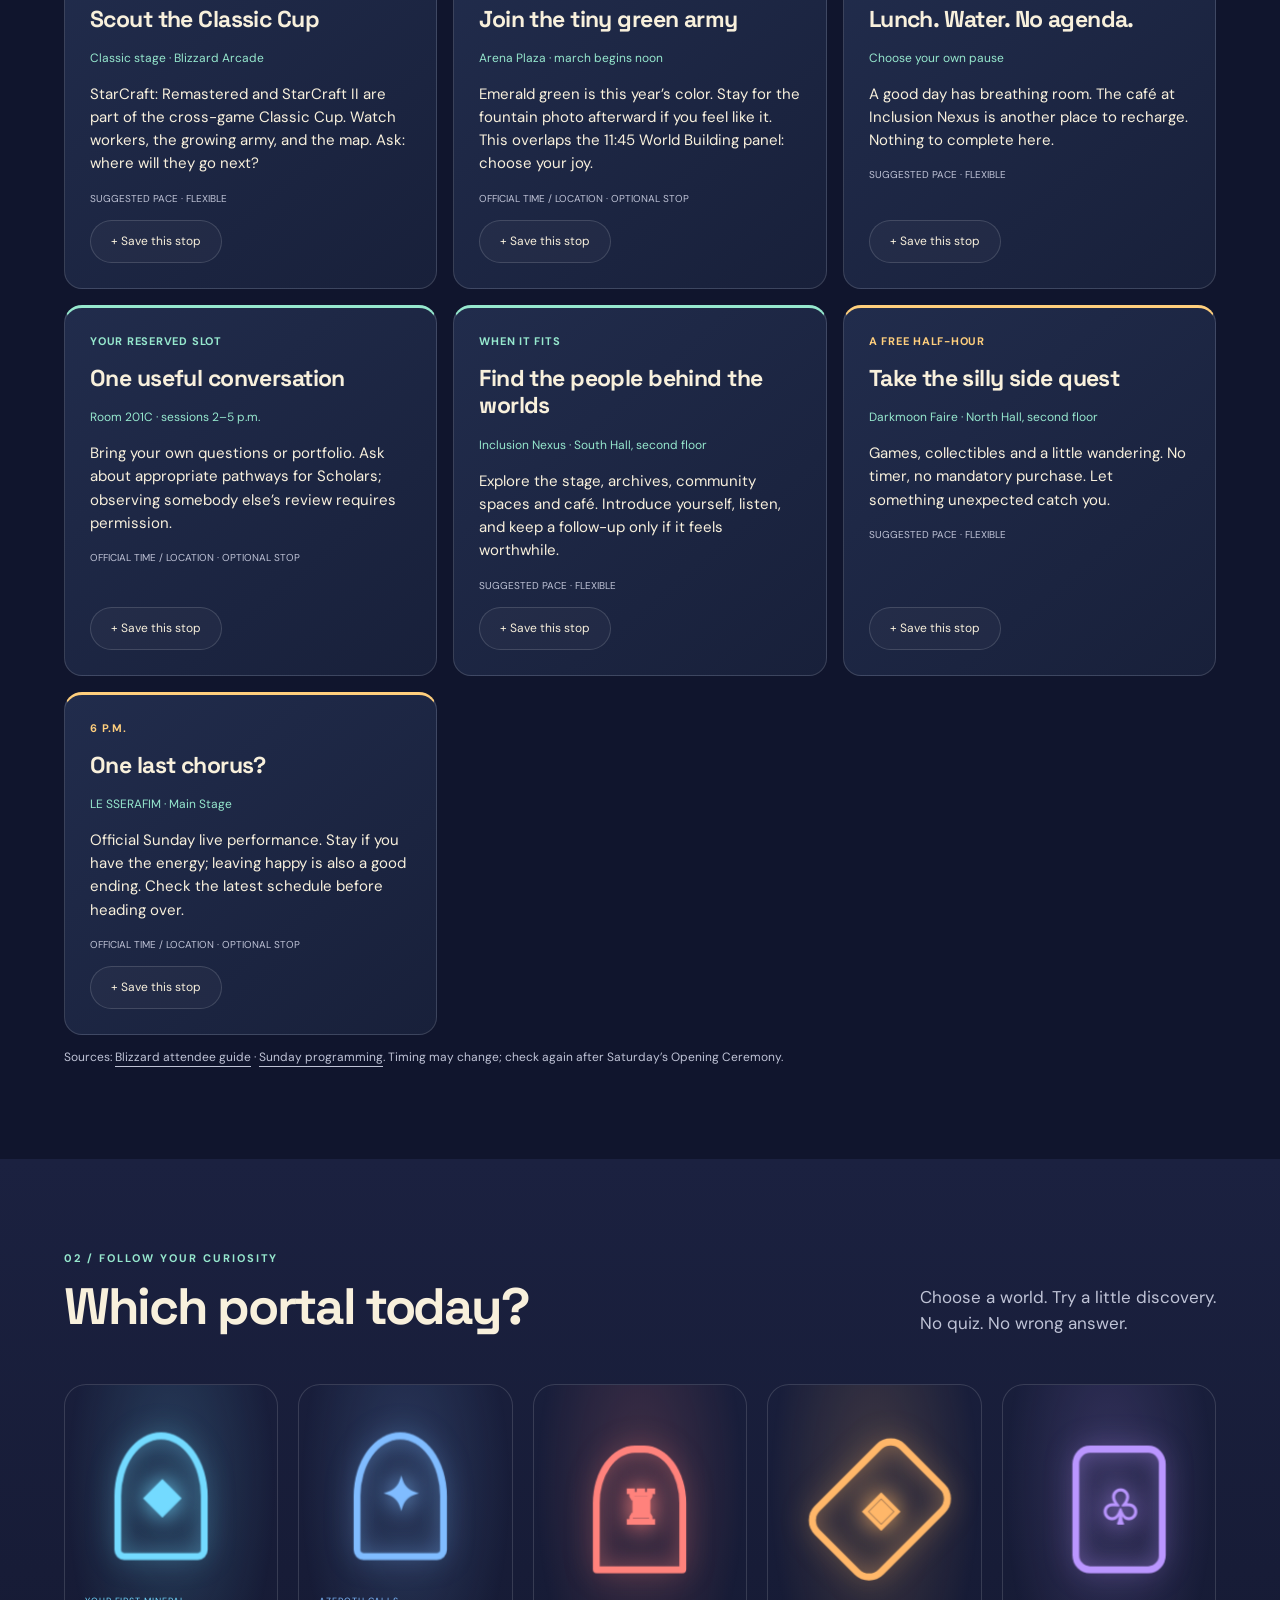
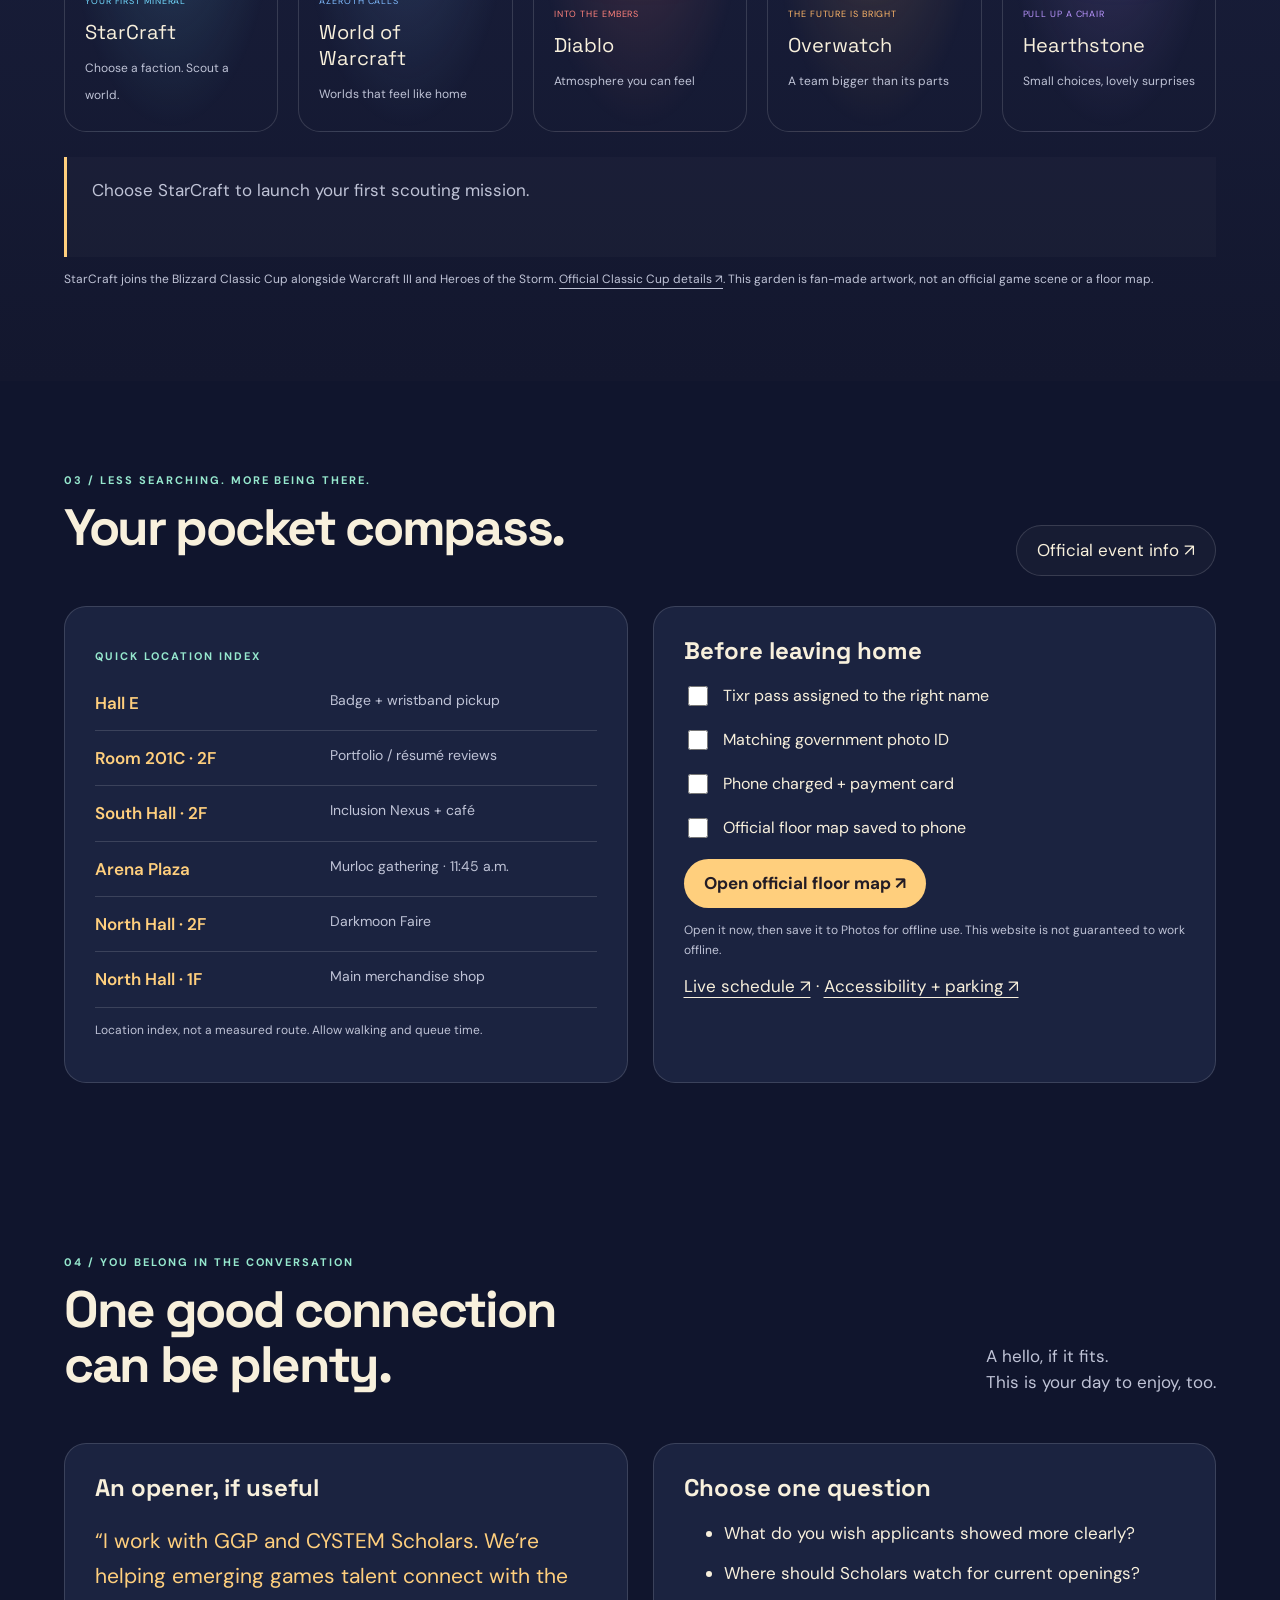
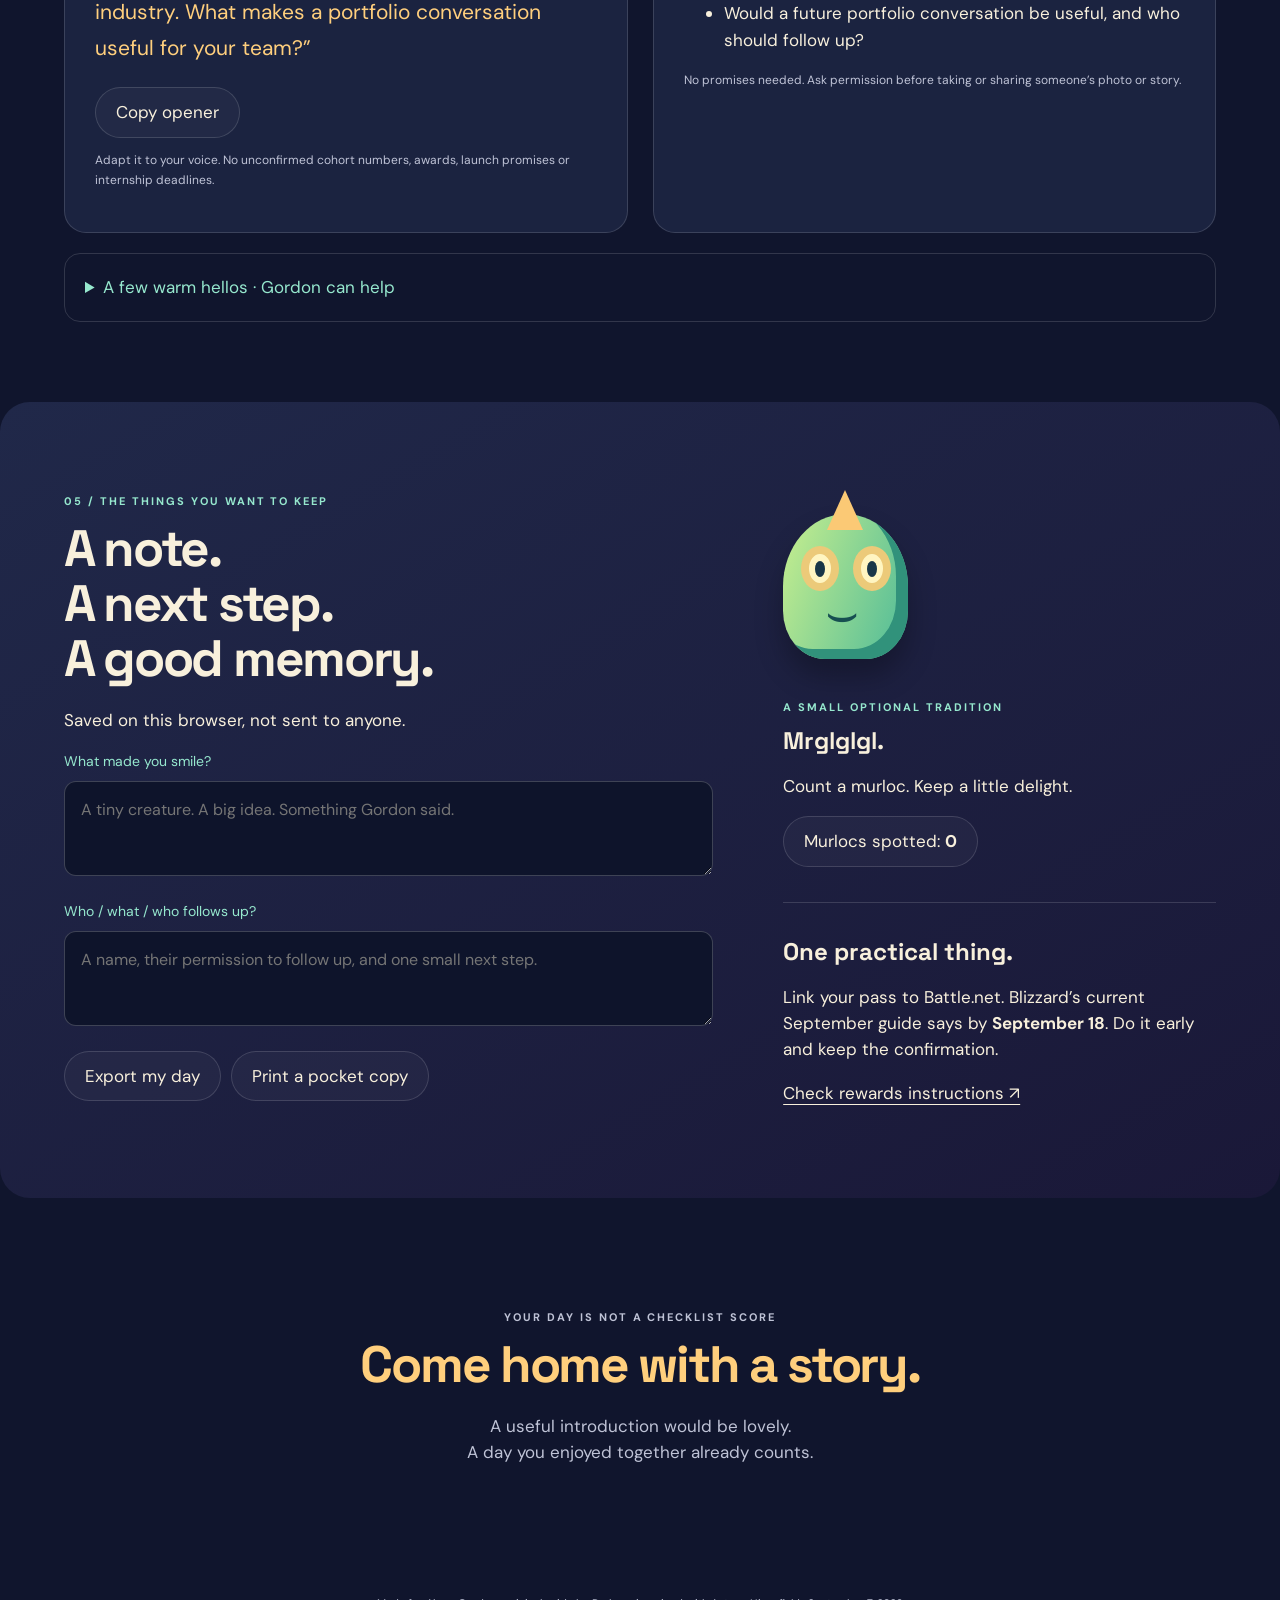
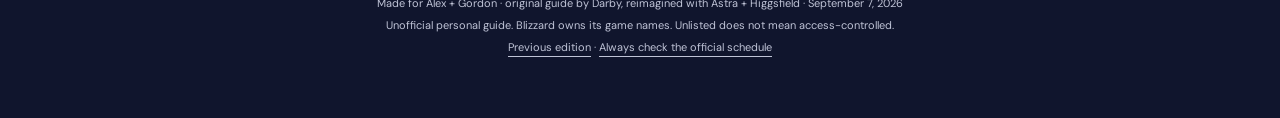
==== commit be49dea7: "Welcome Alex with five worlds, animated discoveries and current Sunday guidance" ====
--- a/index.html
+++ b/index.html
@@ -1,126 +1,13 @@
-<!doctype html>
-<html lang="en">
-<head>
-<meta charset="utf-8">
-<meta name="viewport" content="width=device-width,initial-scale=1,viewport-fit=cover">
-<meta name="robots" content="noindex, nofollow, noarchive, noimageindex">
-<meta name="color-scheme" content="dark">
-<title>BlizzCon Sunday</title>
-<link rel="preconnect" href="https://fonts.googleapis.com">
-<link href="https://fonts.googleapis.com/css2?family=Bebas+Neue&family=IBM+Plex+Sans:wght@400;600;700&display=swap" rel="stylesheet">
-<style>
-:root{--bg:#0b0a0a;--ink:#fff5ea;--dim:#b7a99a;--hot:#ff5a1f;--hot2:#ffb300;--cool:#30c6ff;--card:#161312;--line:#2c2523}
-*{box-sizing:border-box}html{scroll-behavior:smooth}
-body{margin:0;background:var(--bg);color:var(--ink);font-family:"IBM Plex Sans",system-ui,sans-serif;line-height:1.45;overflow-x:hidden}
-h1,h2,h3,.big{font-family:"Bebas Neue",Impact,sans-serif;font-weight:400;letter-spacing:.03em}
-a{color:var(--cool)}
-.cut{position:fixed;inset:0;z-index:0;background:
- linear-gradient(115deg,var(--hot) 0 18%,transparent 18.2%),
- linear-gradient(295deg,var(--hot2) 0 9%,transparent 9.2%),
- repeating-linear-gradient(115deg,transparent 0 22px,rgba(255,90,31,.06) 22px 24px);
- pointer-events:none}
-main{position:relative;z-index:1}
-section{max-width:960px;margin:0 auto;padding:1.6rem 1rem}
-.hero{min-height:92vh;display:flex;flex-direction:column;justify-content:flex-end;padding-bottom:3rem}
-.hero h1{font-size:clamp(4rem,16vw,12rem);line-height:.86;margin:0;text-shadow:6px 6px 0 var(--hot)}
-.hero h1 span{display:block;color:var(--hot2);text-shadow:6px 6px 0 #000}
-.kick{color:var(--dim);margin:.5rem 0 0;font-size:1rem}
-.hero img{width:100%;max-height:44vh;object-fit:cover;border:3px solid var(--ink);box-shadow:12px 12px 0 var(--hot);margin-bottom:1.2rem;clip-path:polygon(0 0,100% 0,100% 88%,96% 100%,0 100%)}
-.panel{background:var(--card);border:2px solid var(--line);padding:1.3rem;clip-path:polygon(0 0,100% 0,100% calc(100% - 18px),calc(100% - 18px) 100%,0 100%)}
-.panel h2{font-size:2.4rem;margin:0 0 .6rem;color:var(--hot2)}
-.tl{position:relative;display:grid;gap:.6rem}
-.q{display:grid;grid-template-columns:5.2rem 1fr;gap:.8rem;padding:.8rem;border-left:6px solid var(--hot);background:#120f0e;cursor:pointer;transition:transform .12s}
-.q:hover{transform:translateX(4px)}
-.q.ggp{border-color:var(--cool)}.q.fun{border-color:var(--hot2)}
-.q .t{font-family:"Bebas Neue";font-size:1.5rem;line-height:1;color:var(--hot2)}
-.q.ggp .t{color:var(--cool)}
-.q h3{margin:0;font-size:1.7rem;line-height:1}
-.q .w{color:var(--dim);font-size:.85rem;margin:.1rem 0 .3rem}
-.q p{margin:0;font-size:.95rem}
-.q.done{opacity:.45;text-decoration:line-through}
-.legend{display:flex;gap:1rem;flex-wrap:wrap;font-size:.8rem;color:var(--dim);margin:.4rem 0 .8rem}
-.legend i{display:inline-block;width:14px;height:14px;vertical-align:-2px;margin-right:.3rem}
-.grid{display:grid;grid-template-columns:repeat(auto-fit,minmax(240px,1fr));gap:.7rem}
-.card{background:#120f0e;border:1px solid var(--line);padding:.9rem}
-.card h3{margin:0;font-size:1.5rem;line-height:1.05}
-.card .w{color:var(--cool);font-size:.8rem;margin:.15rem 0 .35rem}
-.card p{margin:0;font-size:.92rem}
-.loot{list-style:none;padding:0;margin:0;display:grid;gap:.4rem}
-.loot li{display:flex;gap:.6rem;align-items:center;padding:.5rem .7rem;background:#120f0e;border:1px solid var(--line);cursor:pointer}
-.loot li::before{content:"";width:18px;height:18px;border:2px solid var(--hot2);flex:none}
-.loot li.on{color:var(--dim)}
-.loot li.on::before{background:var(--hot2);box-shadow:inset 0 0 0 3px #120f0e}
-.xp{font-family:"Bebas Neue";font-size:2.2rem;color:var(--hot2)}
-.bar{height:12px;background:#1f1a18;border:1px solid var(--line);margin:.3rem 0 .8rem}
-.bar i{display:block;height:100%;background:linear-gradient(90deg,var(--hot),var(--hot2));width:0;transition:width .3s}
-.mur{position:fixed;right:.8rem;bottom:.8rem;z-index:3;background:var(--hot);color:#000;border:0;font-family:"Bebas Neue";font-size:1.4rem;padding:.4rem .9rem;cursor:pointer;box-shadow:4px 4px 0 #000}
-.mur.big{transform:scale(1.15)}
-details{margin-top:1rem}summary{cursor:pointer;color:var(--dim)}
-footer{color:var(--dim);font-size:.8rem;text-align:center;padding:2rem 1rem 5rem}
-@media (max-width:600px){.q{grid-template-columns:1fr}.hero h1{text-shadow:4px 4px 0 var(--hot)}}
-</style>
-</head>
-<body>
-<div class="cut"></div>
-<main>
-<section class="hero">
-  <img src="assets/hero.jpg" alt="Two friends walk into a convention hall while murlocs march across the plaza" onerror="this.style.display='none'">
-  <p class="kick">BlizzCon 2026 · thirty-fifth anniversary · Anaheim Convention Center · Sunday, September 13 · one day, two of us</p>
-  <h1>Sunday<span>only.</span></h1>
-  <p class="kick">For Gordon and Alex. Eleven quests, six people, ten pieces of loot. Tap a quest to mark it done. Blizzard opens internship applications about a month after this, so Sunday is scouting for the Scholars.</p>
-</section>
-
-<section><div class="panel">
-  <h2>The quest log</h2>
-  <div class="legend"><span><i style="background:var(--hot)"></i>logistics</span><span><i style="background:var(--cool)"></i>GGP work</span><span><i style="background:var(--hot2)"></i>the fun</span></div>
-  <div class="tl" id="tl"><div class="q main" data-i="0"><div class="t">7:00am</div><div><h3>Badge pickup</h3><div class="w">Registration, Hall E</div><p>Open 7am to 6pm on Sunday. Bring the Tixr pass on your phone. You get the badge, the wristband and the commemorative items in one stop. Gordon&#x27;s is a comp pass; Floyd Broadnax holds the third. Arin sent the passes; say thank you in person.</p></div></div><div class="q main" data-i="1"><div class="t">9:00am</div><div><h3>Doors</h3><div class="w">Show floor</div><p>Show floor runs 9am to 7pm on Sunday. Cashless everywhere. The wifi is Anaheim Free WiFi, do not fight it, tether.</p></div></div><div class="q ggp" data-i="2"><div class="t">9:15am</div><div><h3>Reserve the review slot</h3><div class="w">Room 201C welcome desk</div><p>Portfolio and Resume Reviews are 2pm to 5pm in 201C, first come first served, and you reserve at the welcome desk. Go before anything else. The question to carry: how do CYSTEM Scholars get into this room next year, and can the Directory be the door.</p></div></div><div class="q ggp" data-i="3"><div class="t">10:00am</div><div><h3>Inclusion Nexus</h3><div class="w">South Hall, 2nd floor</div><p>Career conversations and mentorship roundtables. This is the GGP room in all but name. Sit at one roundtable, listen, take one card. Belonging language, not DEI language, when you talk about what we do.</p></div></div><div class="q fun" data-i="4"><div class="t">11:45am</div><div><h3>March of the Murlocs</h3><div class="w">Arena Plaza</div><p>Gather at 11:45, the march is at noon. Thirty-fifth anniversary edition. This is the photo. Mrglglgl.</p></div></div><div class="q fun" data-i="5"><div class="t">12:30pm</div><div><h3>Lunch and the plaza</h3><div class="w">Grand Plaza</div><p>Eat outside. Alex: this is where the two of you settle the Scholars orientation date for Alan Lewis, and Gordon tells you the Sinjin story.</p></div></div><div class="q fun" data-i="6"><div class="t">1:30pm</div><div><h3>Darkmoon Faire</h3><div class="w">North Hall, 2nd floor</div><p>Games, prizes, the silly hour. Worth thirty minutes, not more.</p></div></div><div class="q ggp" data-i="7"><div class="t">2:00pm</div><div><h3>Portfolio and Resume Reviews</h3><div class="w">Room 201C</div><p>If the slot came through, one of you sits in and watches how Blizzard reviewers give notes. That is the curriculum for the spring pre-GDC portfolio push. Internship applications open around October 13.</p></div></div><div class="q ggp" data-i="8"><div class="t">3:30pm</div><div><h3>The people</h3><div class="w">Where they are</div><p>Cat Kiengsiri, University Relations and Internships. Crystal Mora, early careers. Lexie Cole and Jessie Brown, Talent Attraction. Spike Fu, CYSTEM alum, now Generalist TD in Blizzard Cinematics, meet him on his home turf.</p></div></div><div class="q fun" data-i="9"><div class="t">5:00pm</div><div><h3>Merch</h3><div class="w">North Hall, 1st floor</div><p>Anniversary merch. Buy the thing for Joe, not for you.</p></div></div><div class="q main" data-i="10"><div class="t">6:00pm</div><div><h3>Last lap</h3><div class="w">Show floor</div><p>Esports finals run into the evening on the main stage. Stay for one match, then go. Gordon danced until 11:30 the night before at the DNBNL block party in Commerce.</p></div></div></div>
-</div></section>
-
-<section><div class="panel">
-  <h2>The people</h2>
-  <div class="grid"><div class="card"><h3>Arin Goldsmith</h3><div class="w">Employer Brand Lead, Blizzard</div><p>On the pass thread. Thank her team for the passes, in person.</p></div><div class="card"><h3>Cat Kiengsiri</h3><div class="w">University Relations and Internships</div><p>The internship window opens around October 13. Ask what a Scholar application should look like to her team.</p></div><div class="card"><h3>Crystal Mora</h3><div class="w">Early Careers</div><p>The GVO reimbursement thread. Close the loop in person.</p></div><div class="card"><h3>Lexie Cole and Jessie Brown</h3><div class="w">Talent Attraction</div><p>The Forge the Future mixer is theirs. We miss it on Sunday; ask for the next one.</p></div><div class="card"><h3>Spike Fu</h3><div class="w">CYSTEM alum, Generalist TD, Blizzard Cinematics</div><p>Outcome proof, standing in the building. Get the photo for the Directory.</p></div><div class="card"><h3>Floyd Broadnax</h3><div class="w">The third pass</div><p>Confirm whether he is coming Sunday. If not, ask Arin whether the pass can move to a Scholar who can get to Anaheim.</p></div></div>
-</div></section>
-
-<section><div class="panel">
-  <h2>Loot</h2>
-  <div class="xp" id="xp">0 / 10</div><div class="bar"><i id="bar"></i></div>
-  <ul class="loot" id="loot"><li>Badge, wristband, commemorative items</li><li>201C review slot reserved before 10am</li><li>One Inclusion Nexus card</li><li>Murloc march photo, both of you in it</li><li>Spike Fu photo for the Directory</li><li>Arin thanked in person</li><li>Cat&#x27;s answer on the internship window</li><li>Floyd&#x27;s Sunday answer</li><li>Merch for Joe</li><li>Passes linked by Sept 18 (Tixr deadline)</li></ul>
-</div></section>
-
-<section><div class="panel">
-  <h2>What Sunday costs us</h2>
-  <p><b>Saturday 5:30pm, Forge the Future Mixer, Room 201B.</b> Invite-only talent-attraction mixer. We are at the block party. Ask Lexie or Jessie for the next one, or for the guest list to send a Scholar.</p><p><b>Saturday, Community Night.</b> Same answer.</p>
-  <p class="kick">Being there both days would have cost the DNBNL block party. Gordon chose the block party. The mixer is one email away.</p>
-</div></section>
-
-<section><div class="panel">
-  <h2>Why this one, for Alex</h2>
-  <p>This is your first BlizzCon with Gordon and the first time GGP has walked the floor with a Directory to point at. Every recruiter conversation on Sunday is the same conversation: twenty-four CYSTEM Scholars this year, all of them applying, the Directory launching at GDC in March, their internship window. Three sentences, then listen. The murloc march is mandatory.</p>
-</div></section>
-
-<details><summary>Sources and what is not verified</summary>
-<section><div class="panel">
-<ul>
-<li>Sunday hours, registration in Hall E, Portfolio and Resume Reviews in 201C from 2 to 5, Inclusion Nexus on the South Hall second floor, March of the Murlocs at 11:45, Darkmoon Faire, merch, cashless, wifi, and the September 18 pass-linking deadline: BlizzCon attendee emails in Gordon's Gmail, August and September 2026.</li>
-<li>Pass: Tixr order for a comp pass; Floyd Broadnax named on the third pass in the same thread.</li>
-<li>People: Gordon's email threads with Blizzard talent and university relations, 2026. Titles are as they signed their emails; verify on the badge.</li>
-<li>Spike Fu's role: his own LinkedIn as read for the Scholars outcomes file.</li>
-<li>Internship window "about October 13": from the Directory research notes, not from Blizzard directly.</li>
-<li>Not verified: room numbers can move, the Sunday esports schedule, whether the Inclusion Nexus roundtables run all day, parking and the drive from Los Angeles.</li>
-</ul>
-</div></section>
-</details>
-<footer>Built by Darby for Gordon and Alex · September 4, 2026 · not indexed</footer>
-</main>
-<button class="mur" id="mur" aria-label="murloc">Mrgl 0</button>
-<script>
-const ls=(k,d)=>{try{return JSON.parse(localStorage.getItem(k))??d}catch(e){return d}};
-const ss=(k,v)=>{try{localStorage.setItem(k,JSON.stringify(v))}catch(e){}};
-let done=ls('bz.done',[]);document.querySelectorAll('.q').forEach(q=>{q.classList.toggle('done',done.includes(q.dataset.i));q.onclick=()=>{q.classList.toggle('done');done=[...document.querySelectorAll('.q.done')].map(x=>x.dataset.i);ss('bz.done',done);};});
-let loot=ls('bz.loot',[]);const li=[...document.querySelectorAll('#loot li')];
-function xp(){const n=li.filter(x=>x.classList.contains('on')).length;document.getElementById('xp').textContent=n+' / '+li.length;document.getElementById('bar').style.width=(100*n/li.length)+'%';}
-li.forEach((l,i)=>{l.classList.toggle('on',loot.includes(i));l.onclick=()=>{l.classList.toggle('on');loot=li.map((x,j)=>x.classList.contains('on')?j:-1).filter(j=>j>=0);ss('bz.loot',loot);xp();};});xp();
-let m=ls('bz.mur',0);const B=document.getElementById('mur');B.textContent='Mrgl '+m;B.onclick=()=>{m++;ss('bz.mur',m);B.textContent=(m%7==0?'MRGLGLGL ':'Mrgl ')+m;B.classList.add('big');setTimeout(()=>B.classList.remove('big'),120);};
-</script>
-</body>
-</html>+<!doctype html><html lang="en"><head><meta charset="utf-8"><meta name="viewport" content="width=device-width,initial-scale=1"><meta name="robots" content="noindex,nofollow,noarchive"><meta name="theme-color" content="#10152d"><meta name="description" content="Alex and Gordon’s BlizzCon Sunday field guide. A little magic, a useful plan, and room to wander."><title>Alex’s Sunday Quest · BlizzCon 2026</title><link rel="stylesheet" href="magic.css"><script defer src="magic.js"></script></head><body>
+<a class="skip" href="#plan">Skip to the plan</a><header><a class="brand" href="#home">✦ SUNDAY QUEST <small>ALEX + GORDON</small></a><nav aria-label="Your guide"><a href="#plan">The day</a><a href="#worlds">The worlds</a><a href="#map">Find it</a><a href="#people">Connect</a><a href="#keep">Keep</a></nav><button id="quiet" aria-pressed="false">Pause magic</button></header>
+<main><section class="hero" id="home"><div class="stars" aria-hidden="true"></div><div class="intro"><p class="eyebrow">ANAHEIM · SUNDAY, SEPTEMBER 13, 2026</p><h1>Alex.<br><em>Your first BlizzCon.</em></h1><p class="dek">Five worlds to explore. Gordon beside you.<br>Follow what makes you curious.</p><a class="cta" href="#worlds">Enter the adventure <span>↓</span></a><p class="fine">Official details checked September 7 · all times Pacific</p></div><div class="hero-art"><video src="assets/portal-garden.mp4" id="portalFilm" muted playsinline loop preload="metadata" poster="assets/portal-poster.jpg" aria-label="Animated fantasy portal garden"></video><div class="film-label">FIVE WORLDS. ONE GOOD DAY. <span>Original fan-art animation · Higgsfield</span></div><button id="magic" aria-label="Send a little magic">✧ Make a wish</button></div><div class="hero-bottom"><span>9 A.M.–7 P.M. <small>SHOW HOURS</small></span><span>HALL E <small>BADGES FIRST</small></span><span>NO RUSH <small>IT’S A DAY TO ENJOY</small></span></div></section>
+<section id="plan"><div class="section-head"><div><p class="eyebrow">01 / A PLAN WITH ROOM IN IT</p><h2>Keep the good bits.<br>Skip the pressure.</h2></div><p>Pick a lens. Save what appeals.<br>Suggested stops are not appointments.</p></div><div class="filters" role="group" aria-label="Day focus"><button data-filter="all" aria-pressed="true">A bit of everything</button><button data-filter="people" aria-pressed="false">People + pathways</button><button data-filter="play" aria-pressed="false">Mostly wonder</button><button data-filter="saved" aria-pressed="false">My saved stops <span id="savedCount">0</span></button></div><div id="quests" class="quests"></div><p class="source-line">Sources: <a href="https://news.blizzard.com/en-us/article/24294065/know-before-you-go-blizzcon-2026-programming-schedule-viewership-guide-floor-map-and-more">Blizzard attendee guide</a> · <a href="https://news.blizzard.com/en-us/article/24294375/blizzcon-2026-is-nearly-here-watch-live-earn-rewards-and-more">Sunday programming</a>. Timing may change; check again after Saturday’s Opening Ceremony.</p></section>
+<section id="worlds" class="world-section"><div class="section-head"><div><p class="eyebrow">02 / FOLLOW YOUR CURIOSITY</p><h2>Which portal today?</h2></div><p>Choose a world. Try a little discovery.<br>No quiz. No wrong answer.</p></div><div class="portals"><button class="portal starcraft" data-world="starcraft" aria-expanded="false"><span class="portal-object"><i></i><b>◆</b></span><small>YOUR FIRST MINERAL</small><strong>StarCraft</strong><span>Choose a faction. Scout a world.</span></button>
+<button class="portal wow" data-world="wow" aria-expanded="false"><span class="portal-object"><i></i><b>✦</b></span><small>AZEROTH CALLS</small><strong>World of Warcraft</strong><span>Worlds that feel like home</span></button>
+<button class="portal diablo" data-world="diablo" aria-expanded="false"><span class="portal-object"><i></i><b>♜</b></span><small>INTO THE EMBERS</small><strong>Diablo</strong><span>Atmosphere you can feel</span></button>
+<button class="portal overwatch" data-world="overwatch" aria-expanded="false"><span class="portal-object"><i></i><b>◈</b></span><small>THE FUTURE IS BRIGHT</small><strong>Overwatch</strong><span>A team bigger than its parts</span></button>
+<button class="portal hearth" data-world="hearth" aria-expanded="false"><span class="portal-object"><i></i><b>♧</b></span><small>PULL UP A CHAIR</small><strong>Hearthstone</strong><span>Small choices, lovely surprises</span></button></div><div id="worldDetail" class="world-detail" role="status">Choose StarCraft to launch your first scouting mission.</div><p class="fine">StarCraft joins the Blizzard Classic Cup alongside Warcraft III and Heroes of the Storm. <a href="https://news.blizzard.com/en-us/article/24288220/blizzcon-2026-esports-update-classic-cup-players-revealed">Official Classic Cup details ↗</a>. This garden is fan-made artwork, not an official game scene or a floor map.</p></section>
+<section id="map"><div class="section-head"><div><p class="eyebrow">03 / LESS SEARCHING. MORE BEING THERE.</p><h2>Your pocket compass.</h2></div><a class="button" href="https://blizzcon.com/en-us/event/">Official event info ↗</a></div><div class="compass"><div class="map-card"><p class="eyebrow">QUICK LOCATION INDEX</p><dl><div><dt>Hall E</dt><dd>Badge + wristband pickup</dd></div><div><dt>Room 201C · 2F</dt><dd>Portfolio / résumé reviews</dd></div><div><dt>South Hall · 2F</dt><dd>Inclusion Nexus + café</dd></div><div><dt>Arena Plaza</dt><dd>Murloc gathering · 11:45 a.m.</dd></div><div><dt>North Hall · 2F</dt><dd>Darkmoon Faire</dd></div><div><dt>North Hall · 1F</dt><dd>Main merchandise shop</dd></div></dl><p class="fine">Location index, not a measured route. Allow walking and queue time.</p></div><div class="map-card useful"><h3>Before leaving home</h3><label><input type="checkbox" data-check="pass"> Tixr pass assigned to the right name</label><label><input type="checkbox" data-check="id"> Matching government photo ID</label><label><input type="checkbox" data-check="charge"> Phone charged + payment card</label><label><input type="checkbox" data-check="map"> Official floor map saved to phone</label><a class="cta" href="https://bnetcmsus-a.akamaihd.net/cms/gallery/mw/MW1J6WF0V7T41788217357398.png" target="_blank" rel="noopener">Open official floor map ↗</a><p class="fine">Open it now, then save it to Photos for offline use. This website is not guaranteed to work offline.</p><a href="https://blizzcon.com/en-us/schedule/">Live schedule ↗</a> · <a href="https://blizzcon.com/en-us/event/">Accessibility + parking ↗</a></div></div></section>
+<section id="people"><div class="section-head"><div><p class="eyebrow">04 / YOU BELONG IN THE CONVERSATION</p><h2>One good connection<br>can be plenty.</h2></div><p>A hello, if it fits.<br>This is your day to enjoy, too.</p></div><div class="conversation"><div><h3>An opener, if useful</h3><p class="quote">“I work with GGP and CYSTEM Scholars. We’re helping emerging games talent connect with the industry. What makes a portfolio conversation useful for your team?”</p><button id="copyOpener">Copy opener</button><p class="fine">Adapt it to your voice. No unconfirmed cohort numbers, awards, launch promises or internship deadlines.</p></div><div><h3>Choose one question</h3><ul><li>What do you wish applicants showed more clearly?</li><li>Where should Scholars watch for current openings?</li><li>Would a future portfolio conversation be useful, and who should follow up?</li></ul><p class="fine">No promises needed. Ask permission before taking or sharing someone’s photo or story.</p></div></div><details><summary>A few warm hellos · Gordon can help</summary><div class="people-grid"><p><strong>Arin Goldsmith</strong><br>Thank the team for the GGP passes.</p><p><strong>Cat Kiengsiri / Crystal Mora</strong><br>Crystal has posted that she is participating in BlizzCon portfolio reviews. Her Sunday availability, and Cat’s attendance, still need checking.</p><p><strong>Lexie Cole / Jessie Brown</strong><br>Ask about a future talent connection.</p><p><strong>Spike Fu</strong><br>Your CYSTEM connection to Blizzard Cinematics. Ask Gordon to check Sunday availability.</p><p><strong>Dani Merrithew</strong><br>Warcraft quest design. LinkedIn signals BlizzCon attendance; Sunday timing is unconfirmed.</p><p><strong>Jeffrey Yohalem</strong><br>Storytelling through Gordon’s friendship and USC connection. Attendance needs checking.</p><p><strong>Floyd Broadnax</strong><br>Gordon to confirm Sunday plans directly.</p></div><p class="fine">Carried from the existing private-trip guide and correspondence research. No meeting or current title is assumed; check directly. Names are not a public attendance list.</p></details></section>
+<section id="keep" class="keep"><div><p class="eyebrow">05 / THE THINGS YOU WANT TO KEEP</p><h2>A note.<br>A next step.<br>A good memory.</h2><p>Saved on this browser, not sent to anyone.</p><label for="memory">What made you smile?</label><textarea id="memory" placeholder="A tiny creature. A big idea. Something Gordon said."></textarea><label for="followup">Who / what / who follows up?</label><textarea id="followup" placeholder="A name, their permission to follow up, and one small next step."></textarea><div class="actions"><button id="export">Export my day</button><button id="print">Print a pocket copy</button></div><p id="status" role="status"></p></div><aside><div class="murloc" aria-hidden="true"><i></i><i></i><span>⌣</span></div><p class="eyebrow">A SMALL OPTIONAL TRADITION</p><h3>Mrglglgl.</h3><p>Count a murloc. Keep a little delight.</p><button id="mur">Murlocs spotted: <b id="murCount">0</b></button><hr><h3>One practical thing.</h3><p>Link your pass to Battle.net. Blizzard’s current September guide says by <strong>September 18</strong>. Do it early and keep the confirmation.</p><a href="https://news.blizzard.com/en-us/article/24294375/blizzcon-2026-is-nearly-here-watch-live-earn-rewards-and-more">Check rewards instructions ↗</a></aside></section>
+<section class="closing"><p class="eyebrow">YOUR DAY IS NOT A CHECKLIST SCORE</p><h2>Come home with a story.</h2><p>A useful introduction would be lovely.<br>A day you enjoyed together already counts.</p></section><footer>Made for Alex + Gordon · original guide by Darby, reimagined with Astra + Higgsfield · September 7, 2026<br>Unofficial personal guide. Blizzard owns its game names. Unlisted does not mean access-controlled.<br><a href="previous-edition.html">Previous edition</a> · <a href="https://blizzcon.com/en-us/schedule/">Always check the official schedule</a></footer></main></body></html>
--- a/magic.css
+++ b/magic.css
@@ -0,0 +1,4 @@
+@import url('https://fonts.googleapis.com/css2?family=DM+Sans:wght@400;500;600;700&family=Space+Grotesk:wght@400;500;600;700&display=swap');
+:root{--bg:#10152d;--ink:#f8f0dc;--muted:#bfc3d6;--mint:#96e8ce;--gold:#ffcf7d;--line:#ffffff24;--card:#1b2340}*{box-sizing:border-box}html{scroll-behavior:smooth;scroll-padding-top:100px}body{margin:0;background:var(--bg);color:var(--ink);font:17px/1.55 'DM Sans',sans-serif}h1,h2,h3,.brand{font-family:'Space Grotesk',sans-serif}h1{font-size:clamp(45px,5.2vw,82px);line-height:1.02;letter-spacing:-.065em;margin:25px 0}h1 em{font-style:normal;color:var(--gold)}h2{font-size:clamp(35px,4vw,56px);letter-spacing:-.045em;line-height:1.08;margin:10px 0 20px}h3{font-size:24px;line-height:1.2;margin:0 0 16px}a{color:inherit;text-underline-offset:5px}button,.button,.cta{font:inherit;cursor:pointer;border:1px solid var(--line);border-radius:30px;padding:11px 20px;color:var(--ink);background:#ffffff08;text-decoration:none;display:inline-block}button:hover,.button:hover{background:#ffffff18}button:focus-visible,a:focus-visible,input:focus-visible,textarea:focus-visible{outline:3px solid var(--gold);outline-offset:4px}button[aria-pressed=true]{background:var(--mint);color:#10282b;border-color:var(--mint)}header{position:sticky;top:0;z-index:20;background:#10152df2;backdrop-filter:blur(15px);border-bottom:1px solid var(--line);display:flex;align-items:center;justify-content:space-between;gap:20px;padding:18px 4vw}.brand{font-size:18px;font-weight:bold;text-decoration:none;color:var(--gold);letter-spacing:.03em}.brand small{display:block;font:10px 'DM Sans';letter-spacing:.24em;color:var(--mint)}nav{display:flex;gap:24px;font-size:14px}nav a{text-decoration:none}header button{font-size:12px}.skip{position:fixed;top:-100px;z-index:99;background:var(--gold);color:#10152d;padding:15px}.skip:focus{top:0}section{padding:80px max(5vw,20px);max-width:1500px;margin:auto}.hero{position:relative;max-width:none;padding-top:65px;display:grid;grid-template-columns:1.1fr 1fr;gap:35px;overflow:hidden;background:radial-gradient(ellipse at 80% 40%,#3d2864 0,transparent 60%)}.intro,.hero-art,.hero-bottom{z-index:1}.eyebrow{font-size:11px;letter-spacing:.18em;font-weight:700;color:var(--mint)}.dek{font-size:20px;color:var(--muted);line-height:1.65}.cta{background:var(--gold);color:#231c25;border:0;font-weight:700}.cta span{margin-left:30px}.fine,.source-line{font-size:12px;color:var(--muted);line-height:1.7}.hero-art{align-self:center;position:relative;transform:perspective(1200px) rotateY(-6deg);border:1px solid #bfa7ff55;border-radius:40% 40% 24px 24px;overflow:hidden;box-shadow:0 30px 90px #0009,0 0 75px #aa75ff18;background:#202645;aspect-ratio:1.12}.hero-art video{width:100%;height:100%;object-fit:cover}.film-label{position:absolute;bottom:0;left:0;right:0;padding:55px 22px 22px;background:linear-gradient(transparent,#10152df5);font-size:12px;font-weight:700;letter-spacing:.12em}.film-label span{display:block;font-size:10px;letter-spacing:0;color:var(--muted);margin-top:7px}#magic{position:absolute;top:20px;left:50%;transform:translateX(-50%);background:#151c35cc;white-space:nowrap}.hero-bottom{grid-column:1/-1;display:flex;gap:70px;margin-top:25px;border-top:1px solid var(--line);padding-top:22px;color:var(--gold);font:20px 'Space Grotesk'}.hero-bottom small{display:block;font:10px 'DM Sans';letter-spacing:.16em;color:var(--muted);margin-top:7px}.stars{position:absolute;inset:0;background-image:radial-gradient(#d1d5ff 1px,transparent 1px),radial-gradient(#ffd181 1px,transparent 1px);background-size:90px 90px,133px 133px;opacity:.18;mask-image:linear-gradient(#000,transparent);animation:drift 20s linear infinite}.section-head{display:flex;justify-content:space-between;align-items:end;gap:25px;margin-bottom:30px}.section-head>p{color:var(--muted)}.filters{display:flex;gap:10px;flex-wrap:wrap;margin-bottom:28px;font-size:14px}.quests{display:grid;grid-template-columns:repeat(3,1fr);gap:16px}.quest{background:linear-gradient(140deg,#212c4c,#18203a);border:1px solid var(--line);border-radius:18px;padding:25px;position:relative;display:flex;flex-direction:column;border-top:3px solid var(--accent)}.quest[data-kind=people]{--accent:var(--mint)}.quest[data-kind=play]{--accent:var(--gold)}.quest[data-kind=worlds]{--accent:#bf9bfa}.quest[data-kind=start],.quest[data-kind=rest]{--accent:#94baff}.quest .time{font-size:11px;font-weight:bold;color:var(--accent);letter-spacing:.07em;margin:0 0 15px}.quest h3{font-size:23px;letter-spacing:-.025em}.quest .place{color:var(--mint);font-size:12px;margin:0}.quest p{font-size:15px}.quest button{margin-top:auto;align-self:start;font-size:12px}.badge{font-size:10px;color:var(--muted);margin:0 0 14px}.world-section{background:linear-gradient(180deg,#1b2140,#13172e);max-width:none}.portals{display:grid;grid-template-columns:repeat(4,1fr);gap:20px;perspective:1000px}.portal{--p:#80bcff;border-radius:22px;text-align:left;padding:25px 20px;min-width:0;background:radial-gradient(ellipse at 50% 30%,color-mix(in srgb,var(--p) 18%,transparent),transparent 70%);transition:transform .4s,box-shadow .4s;transform-style:preserve-3d}.portal:hover,.portal[aria-expanded=true]{transform:translateY(-12px) rotateX(5deg);box-shadow:0 25px 40px #0005;border-color:var(--p)}.portal.diablo{--p:#ff827c}.portal.overwatch{--p:#ffb769}.portal.hearth{--p:#ba96ff}.portal small{font-size:9px;letter-spacing:.1em;color:var(--p)}.portal strong{display:block;font:20px 'Space Grotesk';margin:8px 0}.portal>span:last-child{font-size:12px;color:var(--muted)}.portal-object{height:175px;display:flex;justify-content:center;align-items:center;position:relative;transform:translateZ(22px)}.portal-object i{width:95px;height:125px;border:7px solid var(--p);border-radius:50% 50% 10px 10px;box-shadow:0 0 30px color-mix(in srgb,var(--p) 25%,transparent),inset 0 0 25px color-mix(in srgb,var(--p) 40%,transparent);transform:rotateY(-16deg);animation:float 5s ease-in-out infinite}.portal-object b{position:absolute;left:50%;top:50%;transform:translate(-50%,-50%);font-size:46px;color:var(--p);text-shadow:0 0 24px var(--p)}.diablo i{border-radius:45% 45% 4px 4px;animation-delay:-1s}.overwatch i{border-radius:20px;transform:rotate(45deg);animation-delay:-2s}.hearth i{border-radius:18px;animation-delay:-3s}.world-detail{margin-top:25px;min-height:100px;border-left:3px solid var(--gold);padding:20px 25px;background:#ffffff05;color:var(--muted)}.world-detail strong{color:var(--ink)}.compass,.conversation{display:grid;grid-template-columns:1fr 1fr;gap:25px}.map-card,.conversation>div{border:1px solid var(--line);padding:30px;border-radius:22px;background:var(--card)}dl{margin:0}dl>div{padding:14px 0;border-bottom:1px solid var(--line);display:grid;grid-template-columns:1fr 1.2fr;gap:12px}dt{color:var(--gold);font-weight:600}dd{margin:0;font-size:14px;color:var(--muted)}.useful label{display:flex;align-items:center;gap:12px;margin:18px 0;font-size:16px}input[type=checkbox]{accent-color:var(--mint);width:20px;height:20px}.quote{font-size:21px;color:var(--gold);line-height:1.7}li{margin-bottom:14px}details{margin-top:20px;border:1px solid var(--line);padding:20px;border-radius:16px}summary{cursor:pointer;color:var(--mint)}.people-grid{display:grid;grid-template-columns:repeat(3,1fr);gap:20px;font-size:14px}.keep{display:grid;grid-template-columns:1.5fr 1fr;gap:70px;background:linear-gradient(150deg,#202849,#1a1838);border-radius:30px;max-width:1340px}.keep label{display:block;color:var(--mint);margin:18px 0 8px;font-size:14px}textarea{width:100%;min-height:95px;background:#0e142b;color:var(--ink);font:16px/1.5 'DM Sans';border:1px solid #ffffff33;border-radius:12px;padding:16px;resize:vertical}.actions{display:flex;gap:10px;margin-top:18px}.keep aside{align-self:center}hr{border:0;border-top:1px solid var(--line);margin:35px 0}.murloc{width:125px;height:145px;position:relative;border-radius:60% 60% 40% 40%;background:linear-gradient(110deg,#c8ef8e,#4dba99);box-shadow:inset -12px -10px 0 #31927b,0 18px 28px #0004;animation:float 4s ease-in-out infinite;margin:20px 0 40px}.murloc:before{content:'';position:absolute;left:44px;top:-24px;border-left:18px solid transparent;border-right:18px solid transparent;border-bottom:40px solid #fbc975}.murloc i{position:absolute;top:32px;left:18px;width:38px;height:45px;background:#fff5c1;border-radius:50%;border:8px solid #ecca79}.murloc i:after{content:'';position:absolute;width:10px;height:16px;top:7px;left:6px;border-radius:50%;background:#183647}.murloc i:nth-child(2){left:70px}.murloc span{position:absolute;font-size:52px;left:42px;top:58px;color:#174f51}.closing{text-align:center;padding-top:100px}.closing h2{color:var(--gold)}.closing p{color:var(--muted)}footer{text-align:center;color:var(--muted);font-size:11px;line-height:2;padding:30px 20px 60px}.spark{position:fixed;z-index:99;pointer-events:none;color:var(--gold);font-size:25px;animation:spark 1.2s ease-out forwards}@keyframes drift{to{transform:translateY(40px)}}@keyframes float{50%{translate:0 -8px}}@keyframes spark{to{transform:translate(var(--dx),var(--dy)) rotate(150deg);opacity:0}}body.quiet *,body.quiet *:before{animation:none!important;scroll-behavior:auto!important}body.quiet .portal:hover{transform:none}@media(prefers-reduced-motion:reduce){*{animation:none!important;scroll-behavior:auto!important;transition:none!important}}@media(max-width:950px){nav{gap:14px}.hero{grid-template-columns:1fr 1fr;gap:15px}.quests{grid-template-columns:repeat(2,1fr)}.portals{grid-template-columns:repeat(2,1fr)}.hero-art{aspect-ratio:.8}.keep{gap:35px}.brand{font-size:14px}}@media(max-width:650px){header{padding:12px 18px;flex-wrap:wrap;gap:10px}header nav{order:3;width:100%;justify-content:space-between;font-size:12px}header button{padding:7px 12px}.hero{display:flex;flex-direction:column;padding-top:25px}.hero-art{width:100%;aspect-ratio:1.45;transform:none;border-radius:30px}.hero-art video{object-position:center}.hero-bottom{gap:22px;width:100%;font-size:16px;justify-content:space-between}.hero-bottom small{font-size:8px}.dek{font-size:18px}section{padding:50px 20px}.section-head{display:block}.quests{grid-template-columns:1fr}.quest{padding:23px}.compass,.conversation,.keep{grid-template-columns:1fr}.map-card{padding:22px}.portals{gap:12px}.portal{padding:17px 12px}.portal strong{font-size:17px}.portal-object{height:145px}.portal-object i{width:75px;height:100px}.people-grid{grid-template-columns:1fr 1fr}.keep{border-radius:0;gap:25px}.actions{flex-wrap:wrap}h1{font-size:52px}.fine{font-size:12px}}@media print{header,.hero-art,.stars,.portals,#magic,.filters,button,.closing{display:none!important}body{color:#000;background:white;font-size:11pt}section{padding:10px 0}.hero{display:block}.hero h1{font-size:30pt}.hero-bottom{display:none}.quests{grid-template-columns:1fr 1fr}.quest,.map-card,.conversation>div{background:white;color:#000;break-inside:avoid;border:1px solid #999}.quest p,.fine,.place,.time,.eyebrow,dd{color:#333!important}h2{font-size:24pt}.keep{display:block;background:white}.keep aside{display:none}a{color:#000}textarea{color:#000;background:white}}
+
+.portals{grid-template-columns:repeat(5,1fr)}.portal.starcraft{--p:#73daff}.scout{display:grid;grid-template-columns:1fr 1fr;gap:28px;align-items:center}.scout video{width:100%;border-radius:18px}.factions{display:flex;flex-wrap:wrap;gap:8px}.factions button{font-size:13px}.minerals{display:flex;gap:12px;margin:18px 0}.minerals button{color:#74deff;font-size:38px;text-shadow:0 0 20px #32baff;padding:10px 25px}.minerals button:disabled{opacity:.45;cursor:default}.discovery{display:block;margin-bottom:18px;background:#ffc977;color:#172137}.world-detail p{max-width:65ch}#scoutReward{color:#96e8ce;font-weight:bold}@media(max-width:1000px){.portals{grid-template-columns:repeat(3,1fr)}}@media(max-width:650px){.portals{grid-template-columns:repeat(2,1fr)}.scout{grid-template-columns:1fr}.portal.starcraft{grid-column:1/-1}.starcraft .portal-object{height:110px}}
